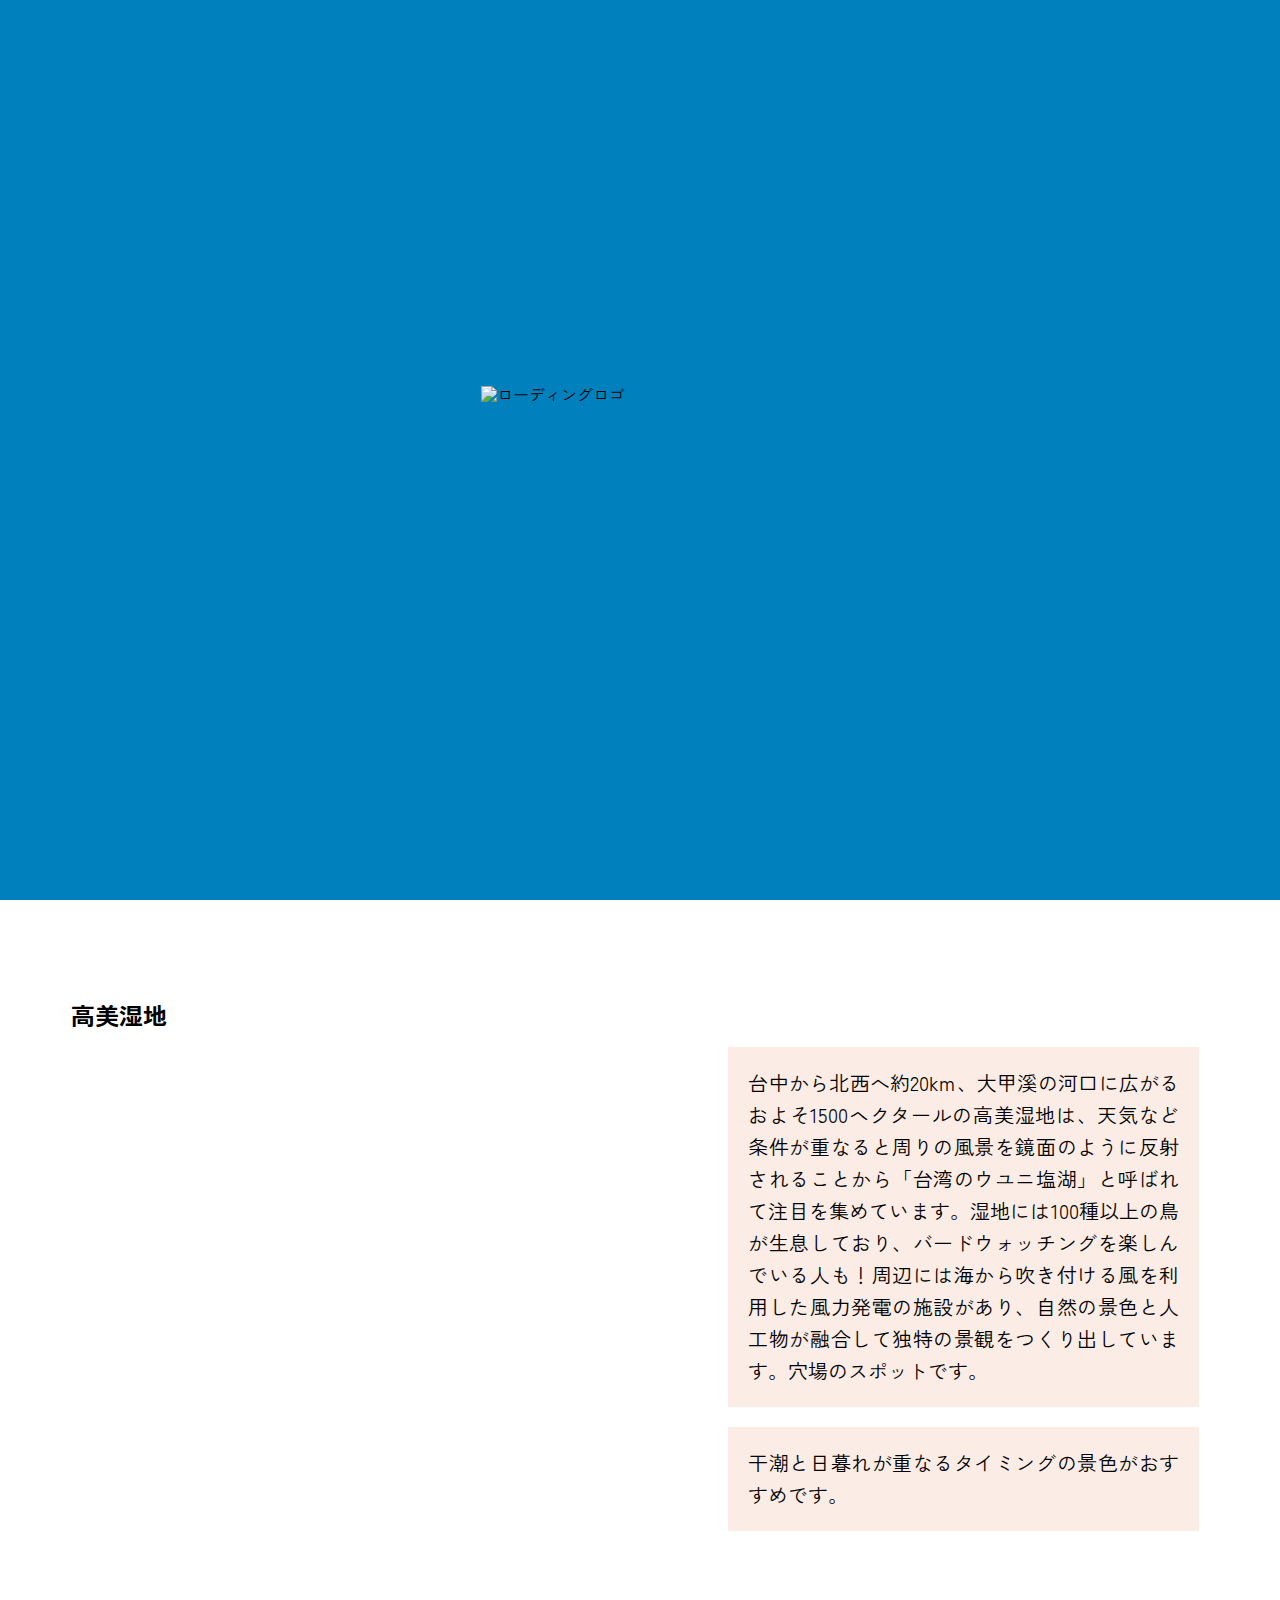
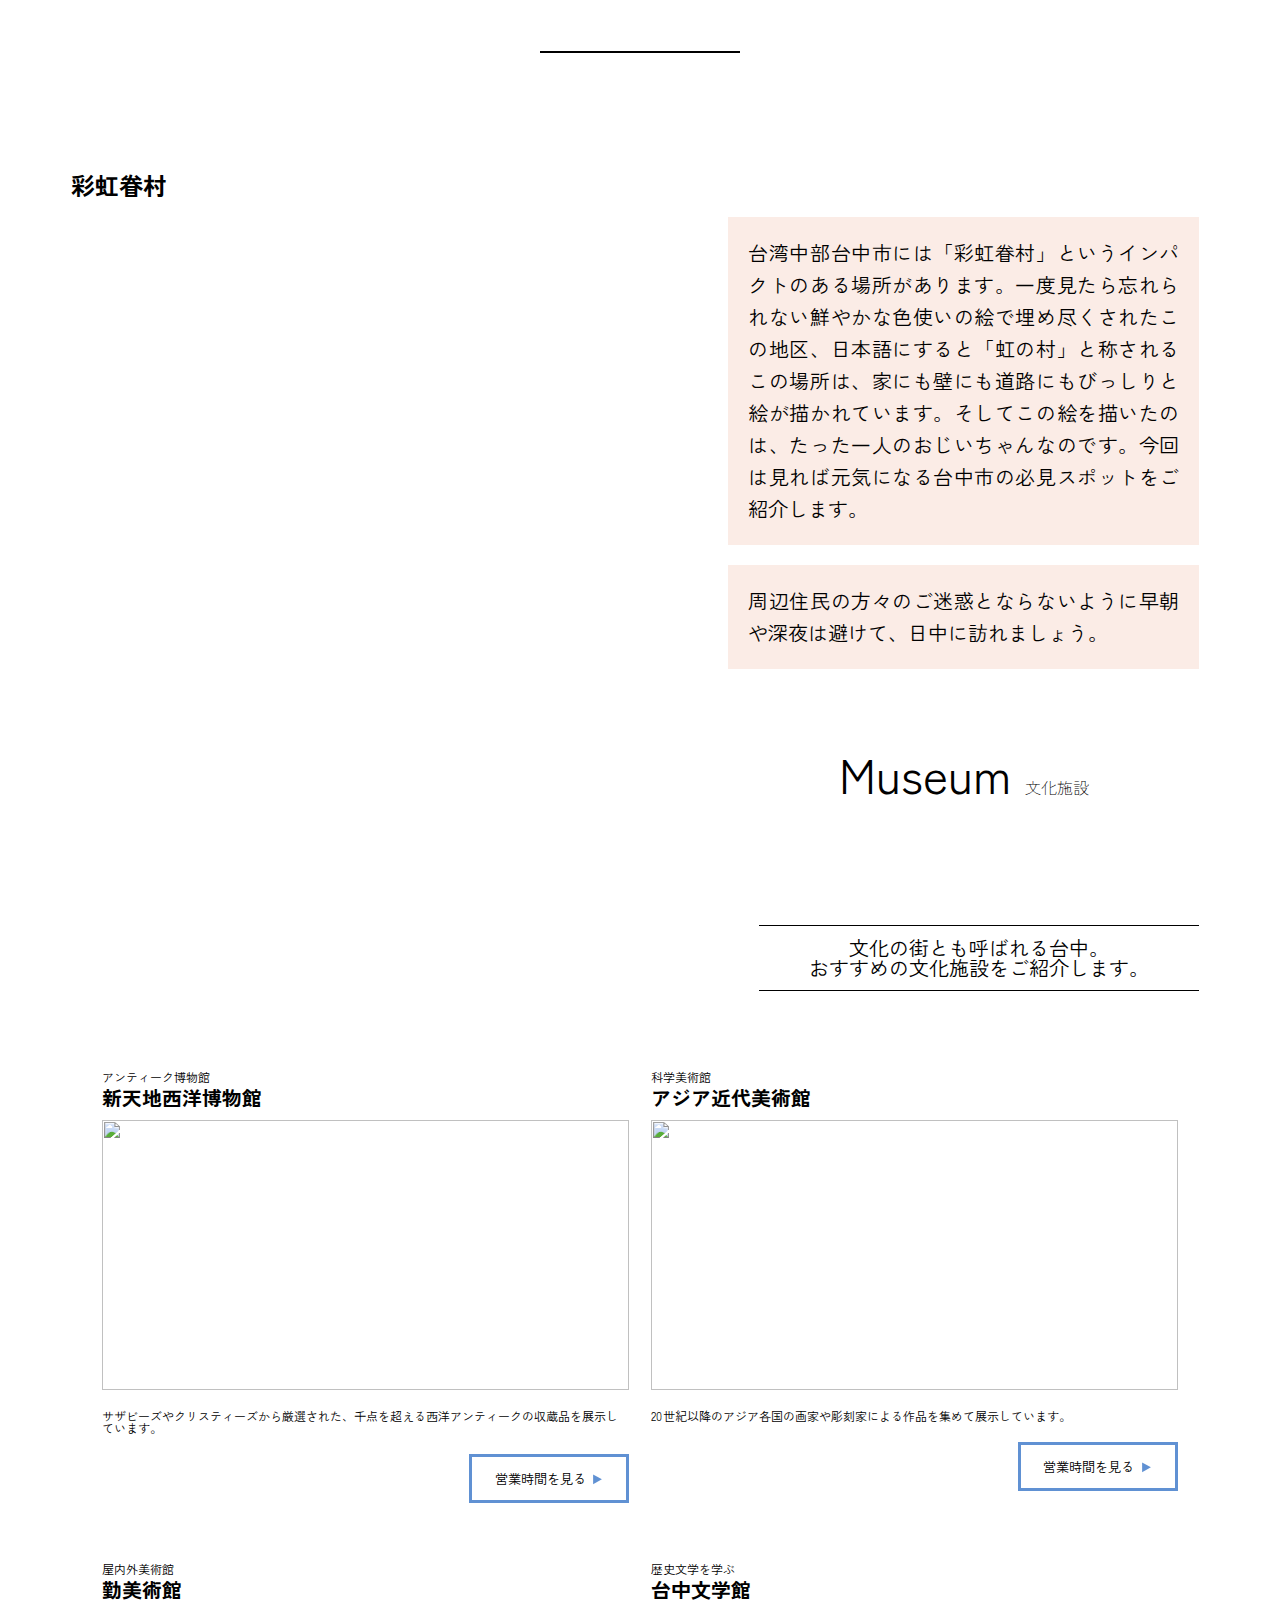
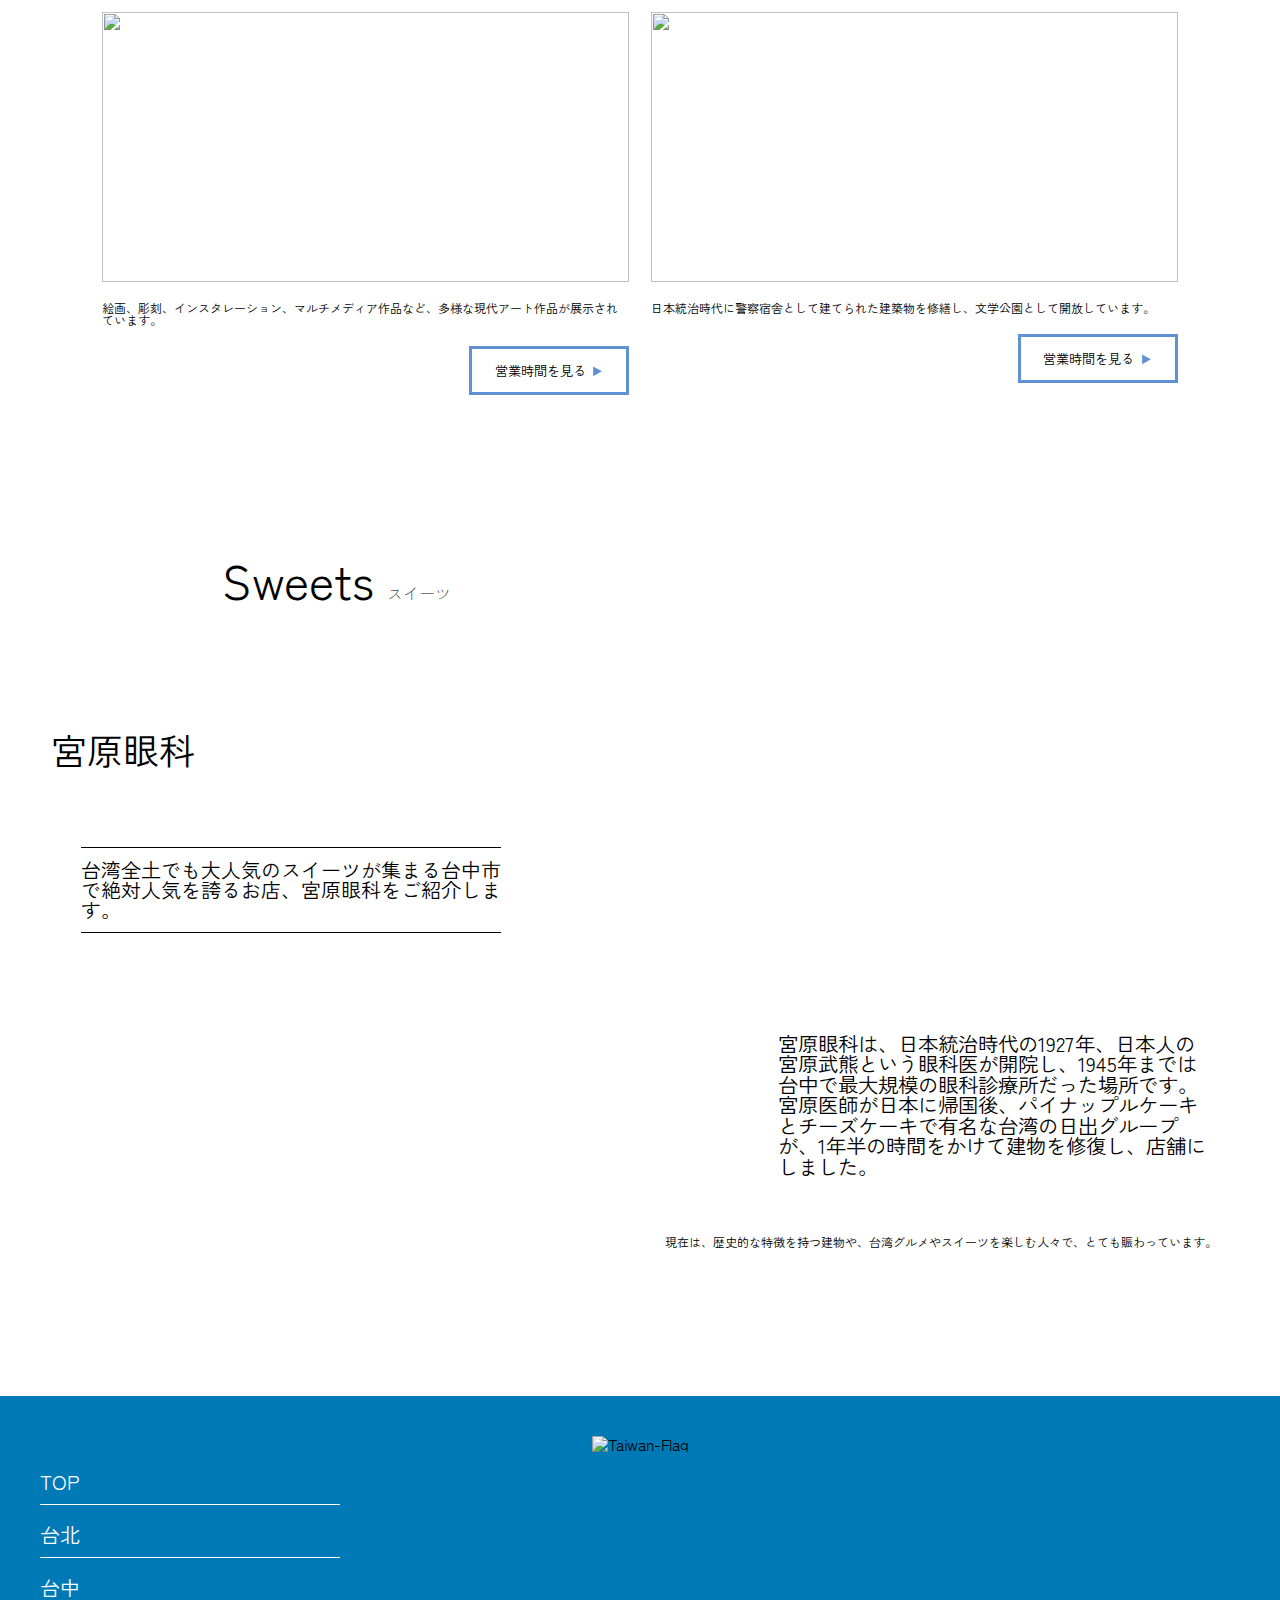
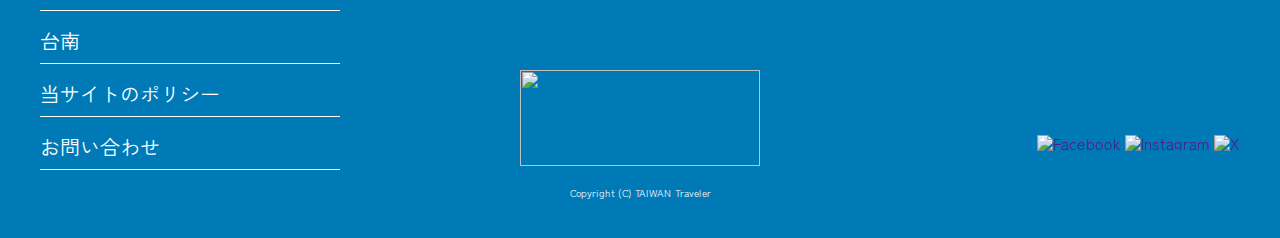
==== site-taiwan/taichung/index.html @ a1969c85 "Add files via upload" ====
<!DOCTYPE html>
<html lang="ja">

<head>
  <meta charset="UTF-8">
  <meta name="viewport" content="width=device-width, initial-scale=1.0">
  <link rel="preconnect" href="https://fonts.googleapis.com">
  <link rel="preconnect" href="https://fonts.gstatic.com" crossorigin>
  <link href="https://fonts.googleapis.com/css2?family=Zen+Kaku+Gothic+New&display=swap" rel="stylesheet">
  <link rel="stylesheet" href="../common/css/reset.css">
  <link rel="stylesheet" href="../common/css/common.css">
  <link rel="stylesheet" href="css/taichung.css">
  <title>台中 &#124; 台湾</title>
</head>

<body>
  <div class="loading active" id="loading">
    <img src="../common/image/logo.svg" alt="ローディングロゴ" class="loadingImg">
  </div>
  <header>
    <div class="headerFlex">
      <p class="logo"><img src="../common/image/logo.svg" alt="台湾"></p>
      <p class="openBtn"><img src="../common/image/menu-op.png" alt="" id="menu_open"></p>
    </div>
    <nav id="nav" class="slideMenu">
      <div class="navWrapper">
        <div class="headerArea">
          <p class="navLogo"><a href="../index.html"><img src="../common/image/logo.svg" alt="台湾"></a></p>
          <p class="closeBtn"><img src="../common/image/menu-cl.png" alt="" id="menu_close"></p>
        </div>
        <ul>
          <li><a href="../index.html">top</a></li>
          <li><a href="../taipei/index.html">台北</a></li>
          <li><a href="../taichung/index.html">台中</a></li>
          <li><a href="../tainan/index.html">台南</a></li>
        </ul>
      </div>
    </nav>

    <div class="headTaichung">
      <h1><img src="image/tctaichung.svg" alt="台中"></h1>
      <div class="headText">
        <p class="headDes">台湾で2番目の大都市を誇る台中市。台中市は台湾中部の台中盆地にあり、いくつもの河川が台中市の中心地を貫いています。</p>
      </div>
    </div>
  </header>

  <nav class="breadCrumb">
    <ol>
      <li><a href="../index.html">top </a></li>
      <li>台中</li>
    </ol>
  </nav>

  <main>
    <!-- <p>台北 &gt; サイト名</p> -->

    <!-- ↓観光名所セクション↓-->
    <section class="attraction">
      <h2>attraction <span class="head">観光名所</span></h2>


      <!-- 名所1か所目 -->
      <div class="attraction1">
        <p class="attractionPlace">高美湿地</p>
        <div class="attContainer">
          <div class="imgAtt">
            <img src="image/tc-att1.jpg" alt="">
          </div>
          <div class="desAtt">
            <p class="attractionDes">
              台中から北西へ約20km、大甲溪の河口に広がるおよそ1500ヘクタールの高美湿地は、天気など条件が重なると周りの風景を鏡面のように反射されることから「台湾のウユニ塩湖」と呼ばれて注目を集めています。湿地には100種以上の鳥が生息しており、バードウォッチングを楽しんでいる人も！周辺には海から吹き付ける風を利用した風力発電の施設があり、自然の景色と人工物が融合して独特の景観をつくり出しています。穴場のスポットです。
            </p>
          </div>
        </div>
        <div class="attContainer">
          <div class="imgAtt">
            <img src="image/tc-att-sub.jpg" alt="">
          </div>
          <div class="desAtt">
            <p class="attractionDes">
              干潮と日暮れが重なるタイミングの景色がおすすめです。
            </p>
          </div>
        </div>
      </div>
      <p class="border"></p>
      <!-- 名所２か所目 -->
      <div class="attraction2">
        <p class="attractionPlace">彩虹眷村</p>
        <div class="attContainer">
          <div class="imgAtt">
            <img src="image/tc-att2.jpg" alt="">
          </div>
          <div class="desAtt">
            <p class="attractionDes">
              台湾中部台中市には「彩虹眷村」というインパクトのある場所があります。一度見たら忘れられない鮮やかな色使いの絵で埋め尽くされたこの地区、日本語にすると「虹の村」と称されるこの場所は、家にも壁にも道路にもびっしりと絵が描かれています。そしてこの絵を描いたのは、たった一人のおじいちゃんなのです。今回は見れば元気になる台中市の必見スポットをご紹介します。
            </p>
          </div>
        </div>
        <div class="attContainer">
          <div class="imgAtt">
            <img src="image/tc-att2-sub.jpg" alt="">
          </div>
          <div class="desAtt">
            <p class="attractionDes">
              周辺住民の方々のご迷惑とならないように早朝や深夜は避けて、日中に訪れましょう。</p>
          </div>
        </div>
      </div>
    </section>
    <!-- ↑観光名所セクションここまで↑ -->

    <!-- ↓文化施設セクション↓ -->
    <section class="museumAll">
      <div class="titleContainer"></div>
      <h2>Museum <span class="head">文化施設</span></h2>

      <p class="museumPr">文化の街とも呼ばれる台中。<br>
        おすすめの文化施設をご紹介します。</p>
      <div class="museContainer">
        <div class="museum">

          <div class="museumHead">

            <p class="museumTitle">アンティーク博物館</p>
            <p class="museumName">新天地西洋博物館</p>
          </div>
          <img src="image/tc-mus1.jpg" alt="">
          <p class="museumInfo">
            サザビーズやクリスティーズから厳選された、千点を超える西洋アンティークの収蔵品を展示しています。</p>
          <div class="modalRight">
            <button class="modalShow" data-modal="modalCont1">営業時間を見る</button>
          </div>
        </div>


        <div class="museum">
          <div class="museumHead">
            <p class="museumTitle">科学美術館</p>
            <p class="museumName">アジア近代美術館</p>
          </div>
          <img src="image/tc-mus2.jpg" alt="">
          <p class="museumInfo">
            20世紀以降のアジア各国の画家や彫刻家による作品を集めて展示しています。
          </p>
          <div class="modalRight">
            <button class="modalShow" data-modal="modalCont2">営業時間を見る</button>
          </div>
        </div>
      </div>
      <div class="museContainer">
        <div class="museum">
          <div class="museumHead">
            <p class="museumTitle">屋内外美術館</p>
            <p class="museumName">勤美術館</p>
          </div>
          <img src="image/tc-mus3.jpg" alt="">
          <p class="museumInfo">
            絵画、彫刻、インスタレーション、マルチメディア作品など、多様な現代アート作品が展示されています。
          </p>
          <div class="modalRight">
            <button class="modalShow" data-modal="modalCont3">営業時間を見る</button>
          </div>
        </div>
        <div class="museum">
          <div class="museumHead">
            <p class="museumTitle">歴史文学を学ぶ
            </p>
            <p class="museumName">台中文学館</p>
          </div>
          <img src="image/tc-mus4.jpg" alt="">
          <p class="museumInfo">
            日本統治時代に警察宿舎として建てられた建築物を修繕し、文学公園として開放しています。
          </p>
          <div class="modalRight">
            <button class="modalShow" data-modal="modalCont4">営業時間を見る</button>
          </div>
        </div>
      </div>
    </section>
    <!-- ↑文化施設セクション↑ -->

    <!--↓スイーツセクション↓ -->
    <section class="sweetAll">
      <h2>Sweets <span class="head">スイーツ</span></h2>
      <div class="sweetsTitle">
        <p class="sweetsName">宮原眼科</p>
        <p class="sweetsInfo">
          台湾全土でも大人気のスイーツが集まる台中市で絶対人気を誇るお店、宮原眼科をご紹介します。</p>
      </div>
      <div class="sweetsContainer">
        <div class="sweetsContainer1">
          <img src="image/tc-sw1.jpg" alt="">
        </div>
        <div class="sweetsContainer2">
          <p class="sweetsInfo">
            宮原眼科は、日本統治時代の1927年、日本人の宮原武熊という眼科医が開院し、1945年までは台中で最大規模の眼科診療所だった場所です。宮原医師が日本に帰国後、パイナップルケーキとチーズケーキで有名な台湾の日出グループが、1年半の時間をかけて建物を修復し、店舗にしました。
          </p>
        </div>
      </div>
      <div class="sweetsContainer3">
        <div class="swSub">
          <div class="swSub1">
            <img src="image/tc-sw-sub1.jpg" alt="">
          </div>
          <div class="swSub2">
            <img src="image/tc-sw-sub2.jpg" alt="">
          </div>
        </div>
        <div class="swSub3">
          <div class="sweets3Cont1">
            <p class="sweetsInfo">
              現在は、歴史的な特徴を持つ建物や、台湾グルメやスイーツを楽しむ人々で、とても賑わっています。
            </p>
          </div>
          <div class="sweets3Cont2">
            <img src=" image/tc-sw2.jpg" alt="">
          </div>
        </div>
      </div>
    </section>
    <!--↑ スイーツセクションここまで↑ -->
    <!--  modalここから-->
    <div class="modalCont" id="modalCont1">
      <button class="modalClose"></button>
      <p class="modalTitle">新天地西洋博物館</p>
      <div class="modalImg">
        <div class="modalImg1">
          <img src="image/tc-mus1-mod1.jpg" alt="">
        </div>
        <div class="modalImg2">
          <img src="image/tc-mus1-mod2.jpg" alt="">
        </div>
      </div>
      <div class="modalInfo">
        <p> 営業時間：10:00〜18:00<br>
          住所：台中市東区旱渓東路一段456号1階</p>
      </div>
    </div>
    <div class="modalCont" id="modalCont2">
      <button class="modalClose"></button>
      <p class="modalTitle">アジア近代美術館</p>
      <div class="modalImg">
        <div class="modalImg1">
          <img src="image/tc-mus2-mod1.jpg" alt="">
        </div>
        <div class="modalImg2">
          <img src="image/tc-mus2-mod2.jpg" alt="">
        </div>
      </div>
      <div class="modalInfo">
        <p> 営業時間：9:30～17:00<br>
          住所：台中市霧峰區柳豐路500號</p>
      </div>
    </div>
    <div class="modalCont" id="modalCont3">
      <button class="modalClose"></button>
      <p class="modalTitle">勤美術館</p>
      <div class="modalImg">
        <div class="modalImg1">
          <img src="image/tc-mus3-mod1.jpg" alt="">
        </div>
        <div class="modalImg2">
          <img src="image/tc-mus3-mod2.jpg" alt="">
        </div>
      </div>
      <div class="modalInfo">
        <p> 営業時間：09:00〜17:00<br>
          住所：台中市西區館前路71號</p>
      </div>
    </div>
    <div class="modalCont" id="modalCont4">
      <button class="modalClose"></button>
      <p class="modalTitle">台中文学館</p>
      <div class="modalImg">
        <div class="modalImg1">
          <img src="image/tc-mus4-mod1.jpg" alt="">
        </div>
        <div class="modalImg2">
          <img src="image/tc-mus4-mod2.jpg" alt="">
        </div>
      </div>
      <div class="modalInfo">
        <p> 営業時間：09:00〜17:00<br>
          住所：台中市楽群街38号</p>
      </div>
    </div>
    <!-- modalここまで -->
  </main>

  <footer>
    <div class="topBtn"><a href="#">

      </a></div>

    <div class="blueArea">
      <img src="../common/image/flag.png" alt="taiwan-flag" class="taiwanFlag">

      <div class="footerContainer">
        <ul class="pageInfo">
          <li><a href="../index.html" class="capitalBig">top</a></li>
          <li><a href="../taipei/index.html">台北</a></li>
          <li><a href="../taichung/index.html">台中</a></li>
          <li><a href="../tainan/index.html">台南</a></li>
          <li><a href="">当サイトのポリシー</a></li>
          <li><a href="">お問い合わせ</a></li>
        </ul>

        <div class="snsLogo">
          <a href=""><img src="../common/image/footer-fb.png" alt="facebook" class="fb"></a>
          <a href=""><img src="../common/image/footer-insta.png" alt="instagram" class="insta"></a>
          <a href=""><img src="../common/image/footer-x.png" alt="x" class="x"></a>
        </div>
      </div>
      <!-- ↑footerContainerのdiv終了タグ -->

      <img src="../common/image/logo.svg" alt="" class="taiwanLogo">

      <p class="company"><small>copyright &#40;C&#41; <span class="capitalBig">taiwan</span> traveler</small></p>
    </div>
  </footer>

  <script src="../common/js/loading.js"></script>
  <script src="../common/js/modal.js"></script>
  <script src="../common/js/others.js"></script>
  <script src="../common/js/pagetop.js"></script>
  <script src="js/taipei.js"></script>
</body>

</html>
---- site-taiwan/common/css/common.css ----
@charset "utf-8";

/*  各下層ページのHTMLに適用してもらいたい場所

各見出し部（attraction等）を<h2>で記述し、ひらがな部分に
<span class=".headingSmall"></span>
を追記してください。(′・ω・`) 
なお、margin設定等は個々に設定してください。
*/
/* 追記　ローディング画面
下記要素を<body>と<header>の間にコピペしてください。
<div class="loading active" id="loading">
    <img src="../common/image/logo.svg" alt="ローディングロゴ" class="loadingImg">
  </div>
*/

/*  各下層ページのCSSに適用してもらいたいプロパティ（PC用のみ） */

/* 台北ページ */
/* header nav ul li:nth-of-type(2) {
  pointer-events: none;
} */

/* 台中ページ */
/* header nav ul li:nth-of-type(3) {
  pointer-events: none;
} */

/* 台南ページ */
/* header nav ul li:nth-of-type(4) {
  pointer-events: none;
} */



* {
  text-transform: capitalize;
  font-family: "Zen Kaku Gothic New", sans-serif;
}

body {
  overflow-x: hidden;
}

/* SP用ローディング画面 ココカラ */
.loading {
  position: fixed;
  top: 0;
  left: 0;
  width: 100%;
  height: 100%;
  background-color: #0180be;
  display: flex;
  align-items: center;
  justify-content: center;
  opacity: 0;
  visibility: hidden;
  transition: .3s;
  z-index: 100;
}

.loadingImg {
  width: 287px;
  height: 117px;
}

.loading.active {
  opacity: 1;
  visibility: visible;
}

/* ローディングアニメーション */

@keyframes anime {
  0% {
    opacity: 0;
  }

  100% {
    opacity: 1;
  }
}

.loadingImg {
  animation: 3s anime;
}

/* SP用ローディング画面 ココマデ */



/* SP用header部 ココカラ */
header {
  height: 667px;
  width: 100%;
}

.headerFlex {
  display: flex;
  justify-content: space-between;
}

.logo {
  text-align: left;
}

.logo img {
  width: 111px;
  margin: 8px 0 0 8px;
}

.openBtn img,
.closeBtn img {
  width: 48px;
  height: 48px;
  padding: 8px 8px 0 0;
  cursor: pointer;
}

/* SP用header部 ココマデ */


/* SP用nav部 ココカラ */
.slideMenu {
  width: 100%;
  height: 100%;
  background-color: #211e1e;
  color: #fff;
  position: fixed;
  top: 0;
  left: 0;
  transform: translateX(100%);
  transition: .5s;
  margin: 0 auto;
  z-index: 1;
}

.slideMenu.active {
  transform: translateX(0);
}

.navWrapper {
  width: 225px;
  margin: 0 auto;
  text-align: center;
}

.headerArea {
  display: flex;
  justify-content: space-between;
  margin: 8px 0 0 8px;

}

.navLogo {
  pointer-events: none;
}

.navLogo img {
  width: 100px;
}

.slideMenu ul li {
  font-size: 20px;
  font-weight: 700;
  margin-top: 32px;
  text-align: center;
  padding: 0;
}

.slideMenu ul li:first-of-type {
  margin-top: 72px;
}

.slideMenu ul li a {
  text-transform: uppercase;
  color: #fff;
  border-bottom: 1px solid #fff;
}

/* SP用nav部 ココマデ */


/* SP用見出し部ココカラ */

h2 {
  font-size: 24px;
  font-weight: 400;
  text-align: center;
  background-image: url(../../common/image/heading.png);
  background-size: cover;
  background-repeat: no-repeat;
  background-position: left 0 top -10px;
  width: 220px;
  height: 40px;
}

.headingSmall {
  font-size: 12px;
}

/* SP用見出し部ココマデ */

/* SP用パンくずnav部ココカラ */
.breadCrumb {
  margin: 8px 0 0 8px;
}

.breadCrumb ol {
  display: flex;
  flex-wrap: nowrap;
  list-style: none;
  position: relative;
}

.breadCrumb ol li a {
  font-size: 16px;
  color: #000;
  text-decoration: underline;
  text-underline-offset: 3px;
}

.breadCrumb ol li:not(:last-child)::after {
  content: "\03e";
  display: inline;
  margin: 5px;
  text-decoration: none;
}

/* SP用パンくずnav部ココマデ */

/* footer ここから*/
footer {
  text-align: center;
}

.capitalBig {
  text-transform: uppercase;
}

footer .topBtn {
  width: 100%;
  height: 48px;
  display: flex;
  justify-content: flex-end;
  margin-bottom: 20px;
}

.topBtn #top_btn {
  width: 48px;
  height: 48px;
  background-color: rgba(122, 122, 122, 0.7);
  border: none;
  border-radius: 50px;
  position: fixed;
  z-index: 50;
  bottom: 20px;
  right: 8px;
  display: none;
}

.topBtn #top_btn::after {
  content: "";
  display: flex;
  width: 15px;
  height: 15px;
  border-top: 6px solid #ffffff;
  border-left: 6px solid #ffffff;
  border-radius: 4px;
  transform: rotate(45deg);
  position: absolute;
  top: 18px;
  left: 12.5px;
}

footer .blueArea {
  width: 100%;
  background: #007ab7;
  text-align: center;
  padding: 20px 0;
}

.blueArea .taiwanFlag {
  width: 32px;
  height: 24px;
  margin-bottom: 20px;
}

.pageInfo {
  width: 200px;
  margin: 0 auto;
  text-align: left;
}

.pageInfo li {
  border-bottom: 1px solid #fff;
  margin-bottom: 12px;
}

.pageInfo li:last-of-type {
  margin-bottom: 20px;
}

.pageInfo li a {
  color: #fff;
  display: block;
  font-size: 12px;
  padding: 0 0 8px 7.5px;
}

.snsLogo {
  width: 148px;
  height: 38px;
  display: flex;
  flex-wrap: nowrap;
  justify-content: space-between;
  align-items: center;
  margin: 0 auto 20px;
}

.fb {
  width: 38px;
  height: 38px;
}

.insta {
  width: 32px;
  height: 32px;
}

.x {
  width: 30px;
  height: 30px;
}

.blueArea .taiwanLogo {
  display: none;
}

.company {
  text-align: center;
  color: #fff;
  font-size: 12px;
}

/* ↓PC　画面が768px以上の時↓ */
@media screen and (min-width:768px) {

  /* PC用ローディング画面 ココカラ */
  .loadingImg {
    width: 318px;
    height: 128px;
  }

  /* PC用ローディング画面 ココマデ */



  /* PC用header部 ココカラ */
  header {
    height: 768px;
  }

  .headerArea {
    height: 70px;
    margin: 20px 0 0 20px;
  }

  .logo img {
    display: none;
  }

  .openBtn,
  .closeBtn {
    display: none;
  }

  /* PC用header部 ココマデ */


  /* PC用nav部 ココカラ */
  .slideMenu {
    display: block;
    background-color: rgba(0, 0, 0, 0);
    color: #fff;
    margin: 0 auto;
    position: static;
    height: 76px;
    transform: translateX(0);
  }

  .navWrapper {
    display: flex;
    width: 100%;
    max-width: 1200px;
    justify-content: space-between;
  }

  .navLogo {
    pointer-events: inherit;
  }

  .navLogo img {
    width: 140px;
    height: 56px;
  }

  .slideMenu ul {
    display: flex;
    justify-content: space-between;
  }

  .slideMenu ul li:first-of-type {
    margin-top: 36px;
  }

  .slideMenu ul li {
    margin-top: 36px;
    margin-right: 40px;
  }

  .slideMenu ul li:last-of-type {
    margin-right: 0;
    padding-right: 20px;
  }

  .slideMenu ul li a:hover {
    text-decoration: underline;
  }

  .slideMenu ul li a {
    text-transform: inherit;
    border: 0;
  }

  /* PC用nav部 ココマデ */


  /* PC用見出し部ココカラ */
  h2 {
    font-size: 48px;
    width: 530px;
    height: 96px;
    background-position: left 0 top -25px;
  }

  .headingSmall {
    font-size: 24px;
  }

  /* PC用見出し部ココマデ */

  /* PC用パンくずnav部ココカラ */
  .breadCrumb {
    width: 97%;
    max-width: 1200px;
    margin: 20px auto 0;
  }

  .breadCrumb ol {
    font-size: 20px;
  }

  .breadCrumb ol li a {
    font-size: 20px;
    text-underline-offset: 4px;
    text-decoration-thickness: 1px;
  }

  .breadCrumb ol li :hover {
    color: #007ab7;
  }

  /* PC用パンくずnav部ココマデ */


  /* ↓PC footer ここから↓ */
  footer {
    text-align: center;
  }

  footer .topBtn {
    margin-bottom: 60px;
  }

  .topBtn #top_btn {
    width: 100px;
    height: 100px;
    bottom: 150px;
    right: 40px;
  }

  .topBtn #top_btn::after {
    width: 30px;
    height: 30px;
    border-top: 10px solid #ffffff;
    border-left: 10px solid #ffffff;
    border-radius: 10px;
    transform: rotate(45deg);
    position: absolute;
    top: 35px;
    left: 27px;
  }

  footer .blueArea {
    width: 100%;
    background: #007ab7;
    text-align: center;
    padding: 40px 0;
  }

  .topBtn #top_btn:hover {
    transform: translateY(-12px);
    transition: all 300ms ease;
  }

  .blueArea .taiwanFlag {
    width: 64px;
    height: 48px;
  }

  .footerContainer {
    display: flex;
    flex-wrap: nowrap;
    margin: 0 20px 0;
    justify-content: space-between;
  }

  .pageInfo {
    width: 33%;
    max-width: 300px;
    margin: 0;
  }

  .pageInfo li {
    border-bottom: 1px solid #fff;
    margin-bottom: 20px;
  }

  .pageInfo li:last-of-type {
    margin-bottom: 0px;
  }

  .pageInfo li a {
    font-size: 20px;
    padding: 0 0 12px 0px;
  }

  .pageInfo li:hover {
    transform: translateX(13px);
    transition: all 200ms ease-out;
  }

  .snsLogo {
    width: 33%;
    max-width: 203px;
    height: 55px;
    margin: 0px;
    align-self: flex-end;
    right: 0px;
  }

  .fb {
    width: 55px;
    height: 55px;
  }

  .insta {
    width: 45px;
    height: 45px;
  }

  .x {
    width: 43px;
    height: 43px;
  }

  .snsLogo a:hover {
    transform: scale(0.8);
  }

  .blueArea .taiwanLogo {
    display: inline-block;
    width: 240px;
    height: 96px;
    margin: -192px 0 20px 0;
  }

  .company {
    font-size: 12px;
  }
}

/* ↓固定幅　1200px以上↓*/
@media screen and (min-width:1200px) {

  /* 固定幅のfooter */
  .footerContainer {
    width: 1200px;
    margin: 0 auto;
  }
}
---- site-taiwan/taichung/css/taichung.css ----
@charset "utf-8";

/* header */
header {
  background-image: url("../image/tc-top.jpg");
  background-size: cover;
  background-repeat: no-repeat;
  background-position: center top;
  height: 667px;
  text-align: center;
  position: relative;
}

h1 {
  width: 53%;
  height: 55%;
  margin: 64px auto 0;
}

.headDes {
  color: #fff;
  font-size: 12px;
  font-weight: bold;
  line-height: 1.6;
  letter-spacing: 0.2em;
  width: 65%;
  text-align: left;
  position: absolute;
  bottom: 8px;
  right: 8px;
}

/* header ここまで*/
main {
  width: 89%;
  font-size: 12px;
  box-sizing: border-box;
  margin: 0 auto;
}

main img {
  display: block;
  margin: auto;
  width: 100%;
}


h2 {
  margin: 0 auto;
}

.head {
  font-size: 16px;
  font-weight: lighter;
}



.attraction {
  margin-top: 64px;

}


.attraction1 {
  margin-top: 40px;
}

.attractionPlace {
  font-size: 24px;
  font-weight: bold;
  margin-bottom: 20px;
}

.attractionDes {
  background-color: rgba(237, 161, 132, 0.2);
  margin: 40px 20px;
  padding: 20px 16px;
  font-size: clamp(12px, 1.6vw, 20px);
}


.border {

  margin: 40px auto 60px;
  border-bottom: 2px solid #000;
  width: 200px;
}

.museumAll {
  margin-top: 60px;
}

.museum {
  margin-bottom: 40px;
}

.museumPr {
  font-size: 12px;
  margin: 75px 35px;
  width: 225px;
  margin: 40px auto;
  border-top: 1px solid #000;
  border-bottom: 1px solid #000;
  padding-top: 12px;
  padding-bottom: 12px;
}

.museumHead {
  text-align: left;
  margin-bottom: 12px;
}

.museumName {
  font-size: 20px;
  font-weight: bold;
  padding-top: 5px;
}

.museumInfo {
  margin-top: 12px;
  margin-bottom: 12px;
}

.modalRight {
  display: flex;
  align-items: flex-start;
  justify-content: flex-end;
}

.modalShow {
  text-align: center;
  width: 160px;
  padding: 12px;
  border: solid 3px #6091d3;
  margin-left: auto;
  background-color: transparent;
}

.modalShow::after {
  content: "";
  margin-left: 0.5em;
  display: inline-block;
  border-style: solid;
  border-width: 0.5em 0 0.5em 0.865em;
  border-color: transparent transparent transparent #6091d3;
  transform: translateY(0.1em) scale(0.8);
}

/* sp_modal */
.modalCont {
  width: 100vw;
  height: 100vh;
  background-color: #6091d3;
  display: none;
  position: fixed;
  top: 0;
  left: 0;
  z-index: 100;
  overflow: auto;

}

.modalTitle {
  font-size: 24px;
  font-weight: bold;
  color: #fff;
  padding-top: 80px;
  padding-bottom: 20px;
  text-align: left;
  padding-left: 40px;
}

.modalImg {
  display: flex;
  justify-content: space-around;
  margin-bottom: 20px;
  padding-left: 40px;
  padding-right: 40px;

}

.modalImg1 {
  flex-basis: 48%;
}

.modalImg2 {
  flex-basis: 48%;
}

.modal img {
  object-fit: cover;
}

.modalInfo {
  padding-left: 40px;
  padding-bottom: 80px;
}

.modalInfo p {
  color: #fff;
  text-align: left;

}

.modalClose {
  width: 28px;
  height: 28px;
  background: none;
  border: none;
  position: relative;
  margin: 8px 8px 0 0;
}

.modalClose::before {
  content: "";
  display: inline-block;
  position: absolute;
  width: 32px;
  top: 10px;
  right: -2px;
  border-bottom: 7px solid #000;
  transform: rotate(45deg);
}

.modalClose::after {
  content: "";
  display: inline-block;
  position: absolute;
  width: 32px;
  top: 10px;
  right: -2px;
  border-bottom: 7px solid #000;
  transform: rotate(-45deg);
}

/*  modal終了*/

/* セクション３ */
.sweetsName {
  font-size: 24px;
}

.sweetsInfo {
  margin-top: 20px;
  margin-bottom: 20px;
  text-align: left;
}

.swSub {
  width: 100%;
  display: flex;
}

.swSub1 {
  padding-right: 5px;
}

.swSub2 {
  padding-left: 5px;
}

/* ↓PC　画面が768px以上の時↓ */
@media screen and (min-width:768px) {
  .logo img {
    display: none;
  }

  nav ul li:nth-of-type(3) {
    pointer-events: none;
  }

  main {
    width: 92%;
    margin: 0 auto;
  }

  h2 {
    margin: 120px auto 80px 20px;
  }

  .attractionPlace {
    text-align: left;
    margin-left: 20px;
  }

  .attContainer {
    display: flex;
    justify-content: space-around;
    margin-bottom: 20px;
  }

  .imgAtt {
    flex-basis: 50%;
  }

  .desAtt {
    flex-basis: 40%;
    display: flex;
    justify-content: center;
    align-items: center;
  }

  .attractionDes {
    font-size: 20px;
    line-height: 1.6;
    text-align: justify;
    padding: 20px;
    margin: auto;
  }

  .border {
    margin-top: 120px;
    margin-bottom: 120px;
  }

  .museumAll h2 {
    margin: 80px 0 80px auto;
  }

  .titleContainer {
    width: 50%;
  }

  .museumPr {
    margin: 80px 30px 80px auto;
    font-size: 20px;
    width: 440px;
    text-align: center;
  }

  .museContainer {
    display: flex;
    justify-content: space-around;
    margin-bottom: 20px;
    padding-left: 40px;
    padding-right: 40px;
  }

  .museum {
    width: 48%;
  }

  .museum img {
    width: 100%;
    height: 270px;
    object-fit: cover;
  }

  .museumInfo {
    margin-top: 20px;
    margin-bottom: 20px;
    text-align: left;
  }

  /* pc_modal */
  .modalCont img {
    object-fit: cover;
  }

  /* pc_modal_end */

  .sweetsTitle {
    width: 48%;
    margin: 80px auto 60px 0;
    position: relative;
  }

  .sweetsTitle p {
    margin: 0 auto 40px;
  }

  .sweetsTitle p:nth-child(1) {
    font-size: 36px;
  }

  .sweetsTitle p:nth-child(2) {
    border-top: 1px solid #000;
    border-bottom: 1px solid #000;
    padding-top: 12px;
    padding-bottom: 12px;
    width: 420px;
    font-size: 20px;
    margin: 80px auto 80px 30px;
  }

  .sweetsContainer {
    display: flex;
    /* justify-content: space-around; */
    justify-content: space-between;
    margin-bottom: 20px;
  }

  .sweetsContainer1 {
    /* flex-basis: 48%; */
    width: 50vw;
  }

  .sweetsContainer2 {
    flex-basis: 40%;
    display: flex;
    justify-content: center;
    align-items: center;
  }

  .sweetsContainer2 p {
    font-size: 1.6vw;
    padding: 20px;
    margin: auto;
  }

  .sweetsContainer3 {
    display: flex;
    justify-content: space-around;
    margin-bottom: 20px;

  }

  .swSub {
    display: flex;
    justify-content: space-around;
    width: 50vw;
    padding: 10px;
  }

  .swSub1 {
    width: 23vw;
  }

  .swSub2 {
    width: 23vw;
  }

  .swSub3 {
    flex-basis: 50%;
    display: flex;
    flex-direction: column-reverse
  }


}
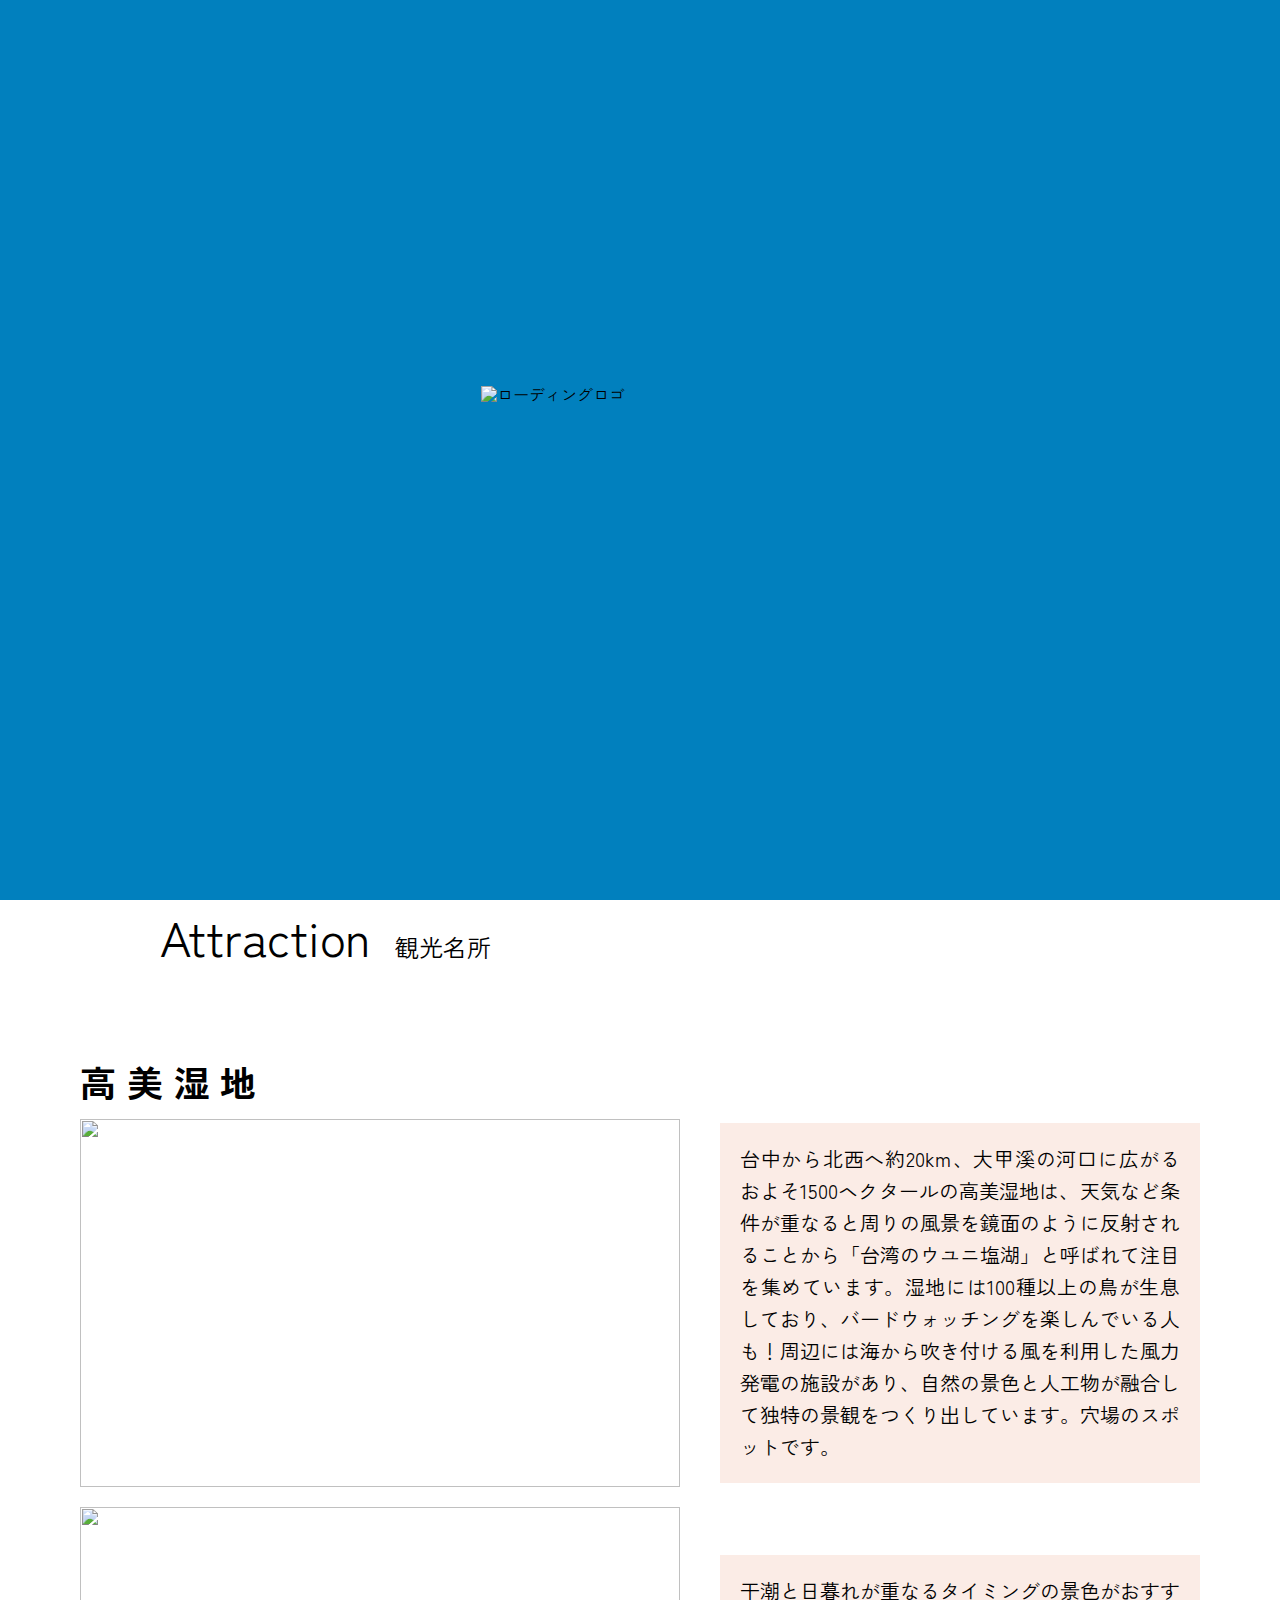
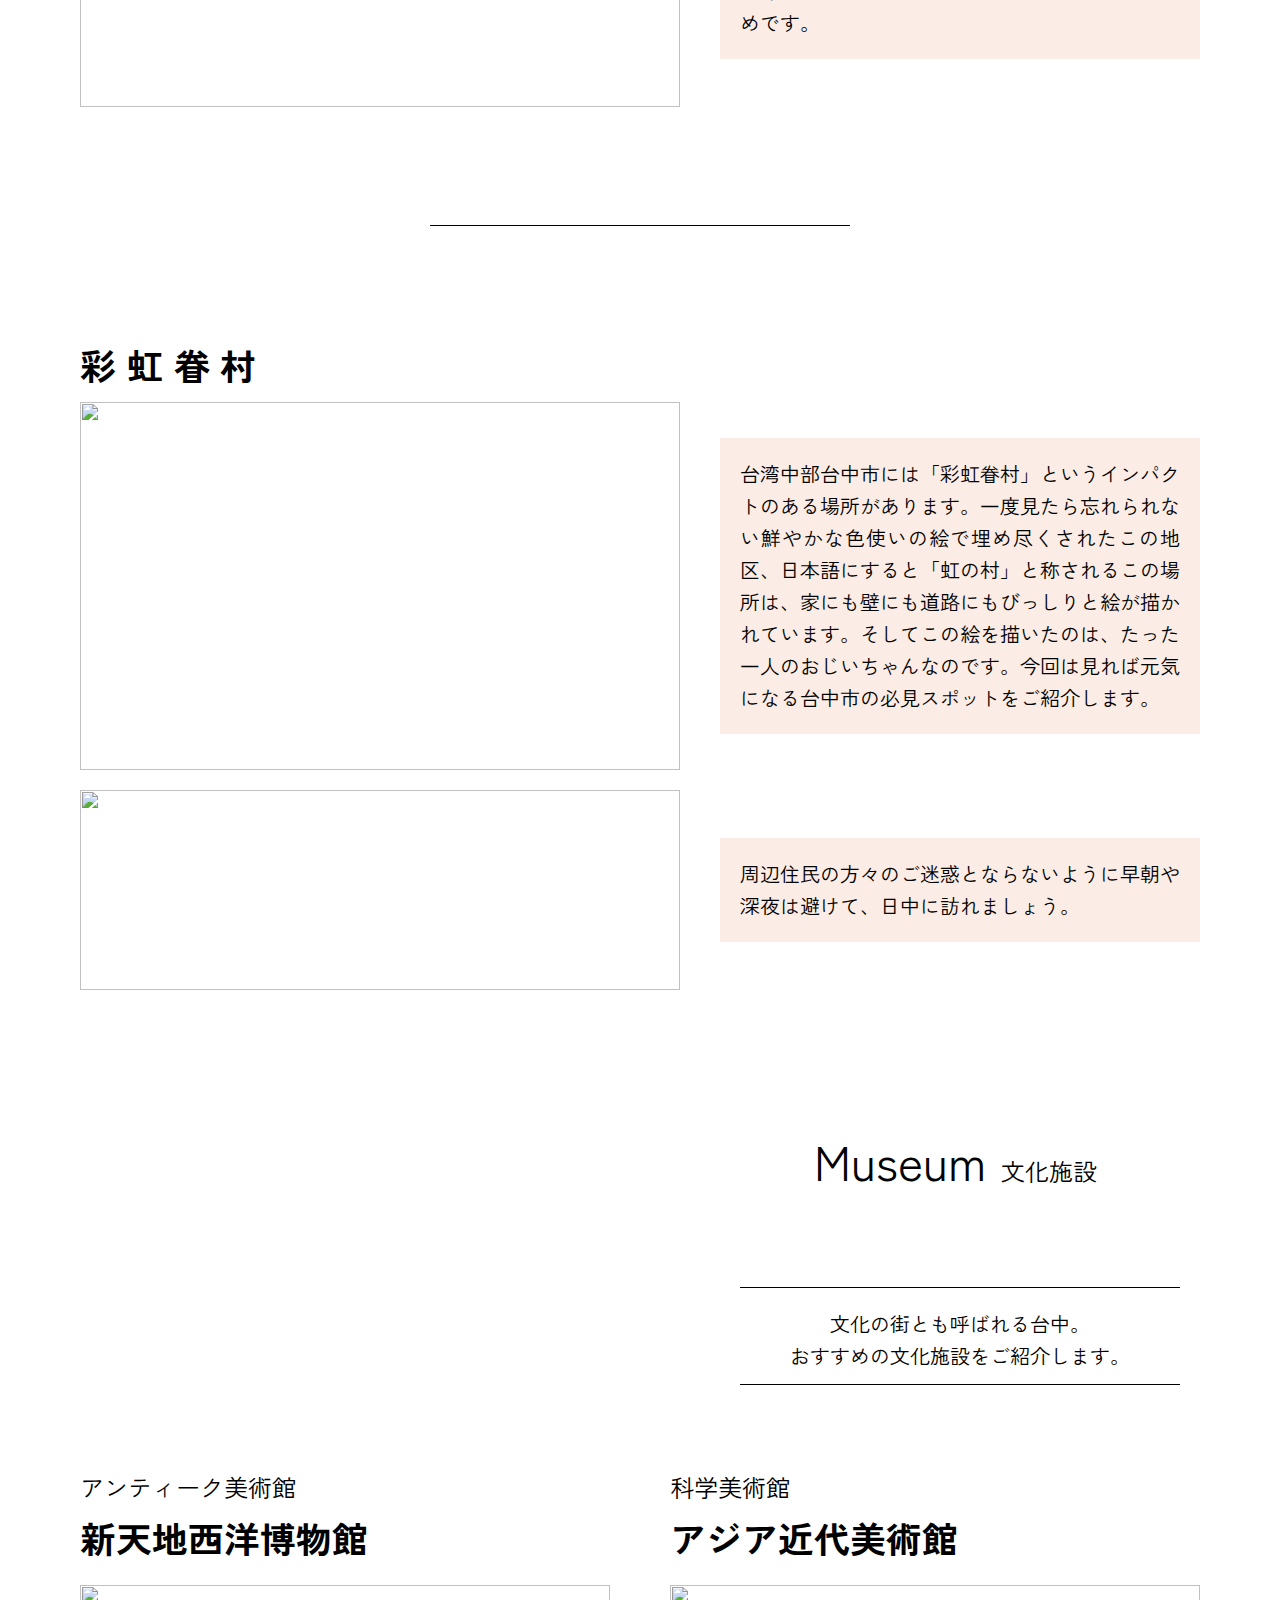
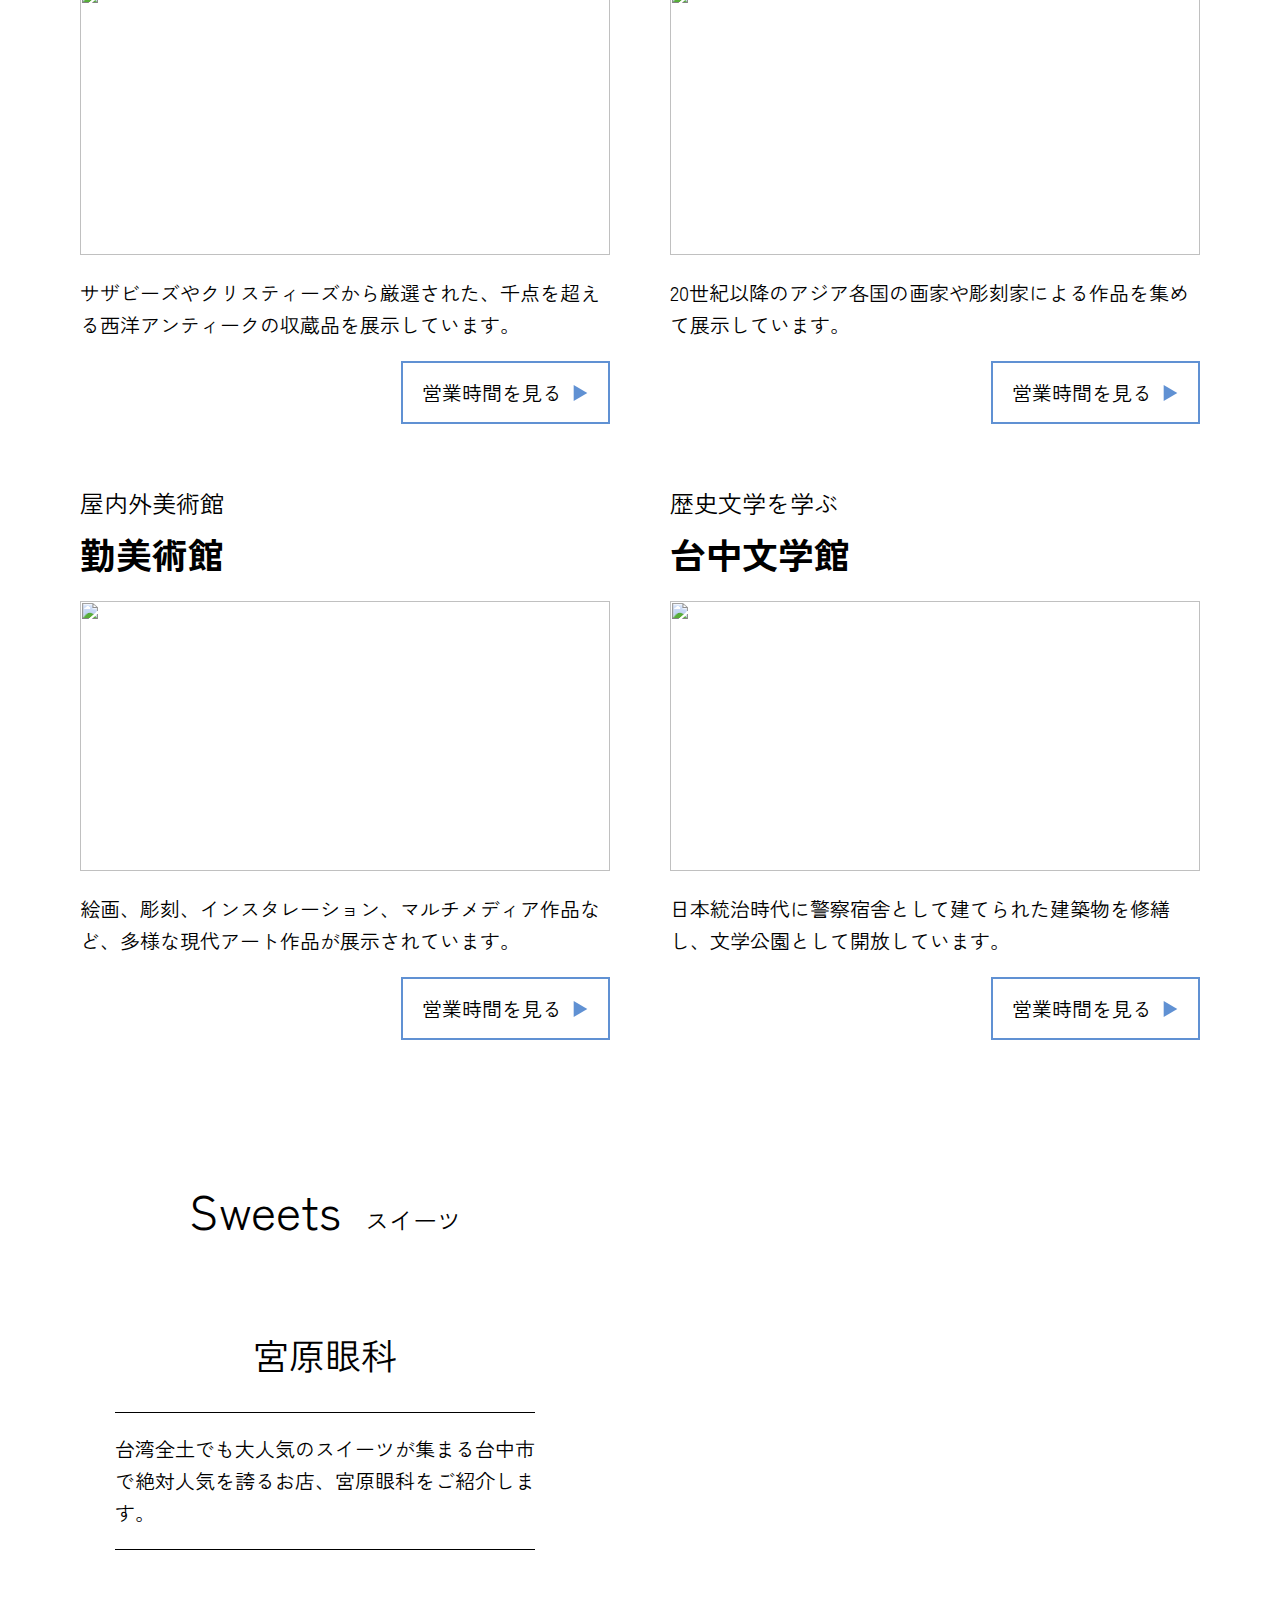
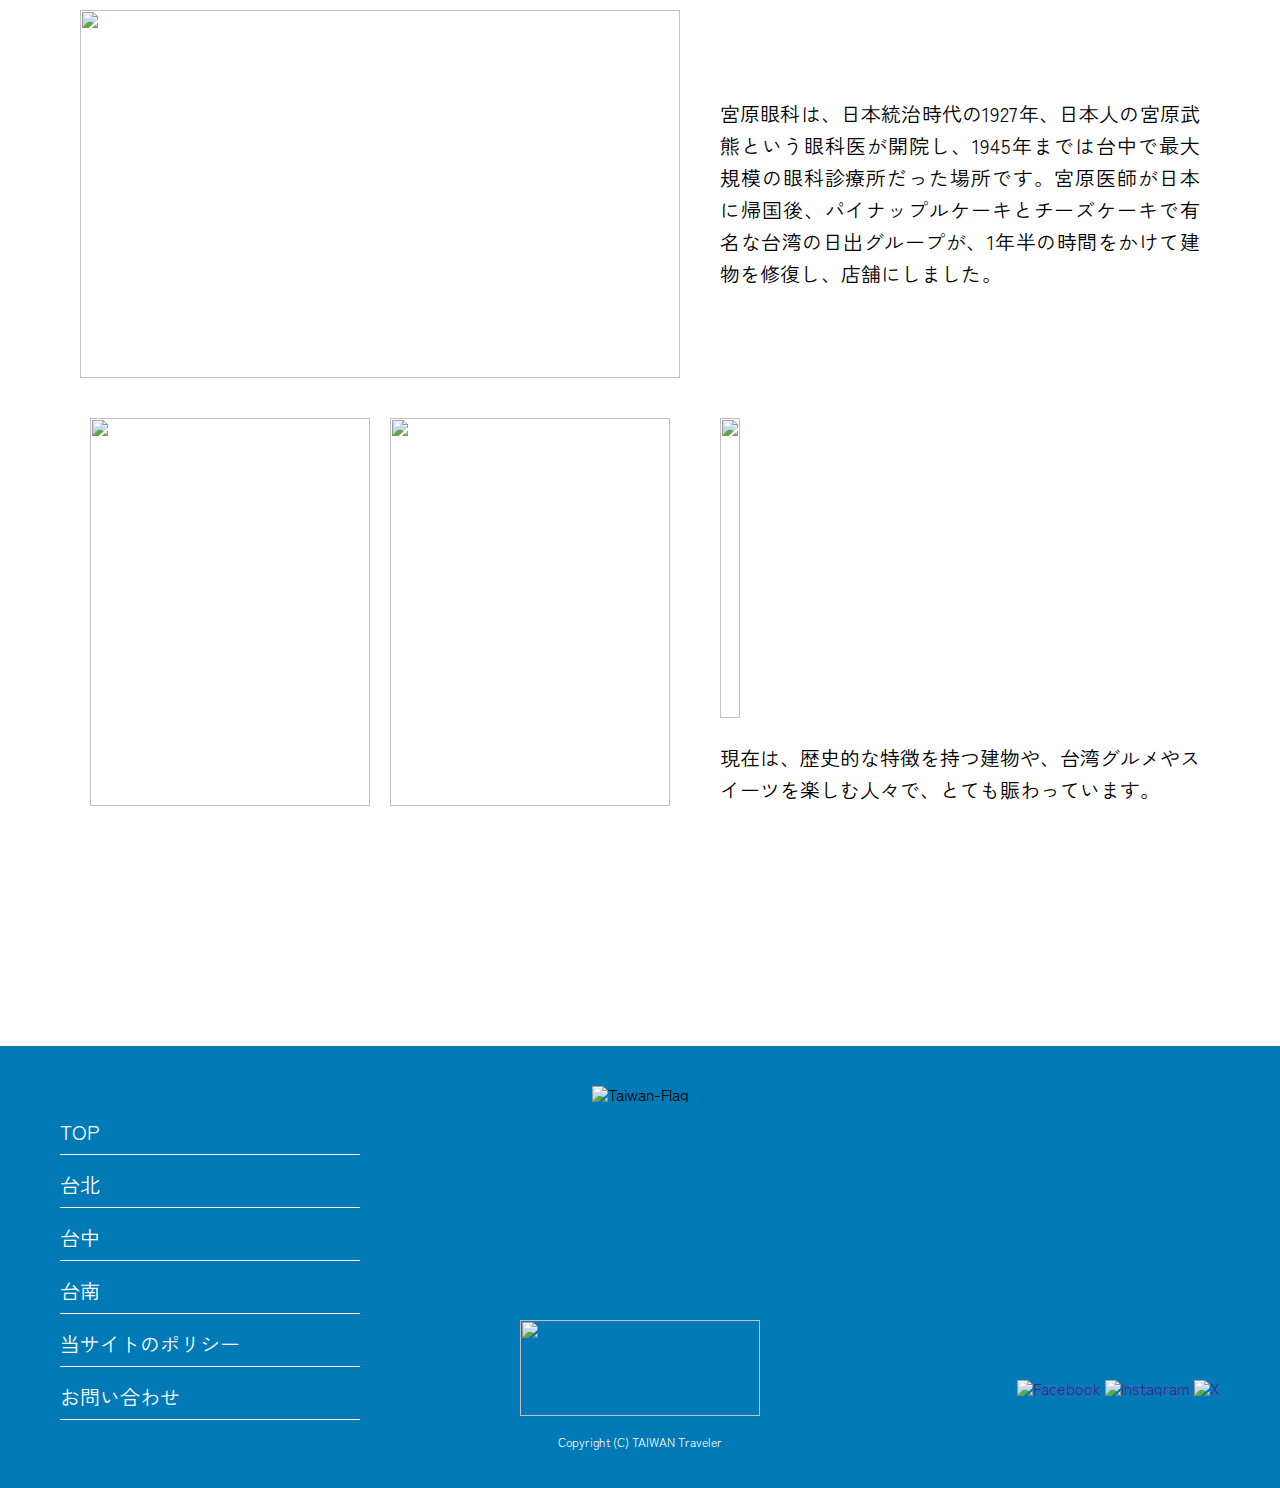
==== commit 643bc769: "Add files via upload" ====
--- a/site-taiwan/taichung/index.html
+++ b/site-taiwan/taichung/index.html
@@ -14,18 +14,26 @@
 </head>
 
 <body>
+
+  <!-- ↓↓ Loading ↓↓ -->
   <div class="loading active" id="loading">
     <img src="../common/image/logo.svg" alt="ローディングロゴ" class="loadingImg">
   </div>
+  <!-- ↑↑ Loading ↑↑ -->
+
+  <!-- ↓↓ header ↓↓ -->
   <header>
     <div class="headerFlex">
       <p class="logo"><img src="../common/image/logo.svg" alt="台湾"></p>
       <p class="openBtn"><img src="../common/image/menu-op.png" alt="" id="menu_open"></p>
     </div>
+
+    <!-- ↓↓ menu bar ↓↓ -->
     <nav id="nav" class="slideMenu">
       <div class="navWrapper">
         <div class="headerArea">
-          <p class="navLogo"><a href="../index.html"><img src="../common/image/logo.svg" alt="台湾"></a></p>
+          <p class="navLogo"><a href="../index.html"><img src="../common/image/logo.svg" alt="台湾" class="svgHover"></a>
+          </p>
           <p class="closeBtn"><img src="../common/image/menu-cl.png" alt="" id="menu_close"></p>
         </div>
         <ul>
@@ -36,111 +44,126 @@
         </ul>
       </div>
     </nav>
-
-    <div class="headTaichung">
-      <h1><img src="image/tctaichung.svg" alt="台中"></h1>
-      <div class="headText">
-        <p class="headDes">台湾で2番目の大都市を誇る台中市。台中市は台湾中部の台中盆地にあり、いくつもの河川が台中市の中心地を貫いています。</p>
-      </div>
+    <!-- ↑↑ menu bar ↑↑ -->
+
+    <div class="taichungInfo">
+      <h1><img src="image/tc-logo.svg" alt="台中"></h1>
+      <p class="headDes">
+        台湾で2番目の大都市を誇る台中市。台中市は台湾中部の台中盆地にあり、いくつもの河川が台中市の中心地を貫いています。
+      </p>
     </div>
   </header>
-
-  <nav class="breadCrumb">
-    <ol>
-      <li><a href="../index.html">top </a></li>
-      <li>台中</li>
-    </ol>
-  </nav>
+  <!-- ↑↑ header ↑↑ -->
+
+
+  <!-- ↓↓ パンくず ↓↓ -->
+  <div class="bcWidth">
+    <nav class="breadCrumb">
+      <a href="../index.html">top</a><span class="rightAngleBracket">&gt;</span>台中
+    </nav>
+  </div>
+  <!-- ↑↑ パンくず ↑↑ -->
 
   <main>
-    <!-- <p>台北 &gt; サイト名</p> -->
 
     <!-- ↓観光名所セクション↓-->
     <section class="attraction">
-      <h2>attraction <span class="head">観光名所</span></h2>
-
-
-      <!-- 名所1か所目 -->
+      <h2>attraction<span class="headingSmall">観光名所</span></h2>
+
+      <!-- ↓↓ 名所1か所目 ↓↓ -->
       <div class="attraction1">
         <p class="attractionPlace">高美湿地</p>
-        <div class="attContainer">
+        <div class="attContainer1">
           <div class="imgAtt">
-            <img src="image/tc-att1.jpg" alt="">
+            <img src="image/tc-att1.jpg" alt="" class="attSub01">
           </div>
           <div class="desAtt">
-            <p class="attractionDes">
+            <p class="attractionDes1">
               台中から北西へ約20km、大甲溪の河口に広がるおよそ1500ヘクタールの高美湿地は、天気など条件が重なると周りの風景を鏡面のように反射されることから「台湾のウユニ塩湖」と呼ばれて注目を集めています。湿地には100種以上の鳥が生息しており、バードウォッチングを楽しんでいる人も！周辺には海から吹き付ける風を利用した風力発電の施設があり、自然の景色と人工物が融合して独特の景観をつくり出しています。穴場のスポットです。
             </p>
           </div>
         </div>
-        <div class="attContainer">
+
+        <div class="attContainer2">
           <div class="imgAtt">
-            <img src="image/tc-att-sub.jpg" alt="">
+            <img src="image/tc-att-sub.jpg" alt="" class="attSub02">
           </div>
           <div class="desAtt">
-            <p class="attractionDes">
+            <p class="attractionDes2">
               干潮と日暮れが重なるタイミングの景色がおすすめです。
             </p>
           </div>
         </div>
       </div>
       <p class="border"></p>
-      <!-- 名所２か所目 -->
+      <!-- ↑↑ 名所１か所目 ↑↑ -->
+
+
+      <!-- ↓↓ 名所２か所目 ↓↓ -->
       <div class="attraction2">
         <p class="attractionPlace">彩虹眷村</p>
-        <div class="attContainer">
+        <div class="attContainer1">
           <div class="imgAtt">
-            <img src="image/tc-att2.jpg" alt="">
+            <img src="image/tc-att2.jpg" alt="" class="attSub03">
           </div>
           <div class="desAtt">
-            <p class="attractionDes">
+            <p class="attractionDes3">
               台湾中部台中市には「彩虹眷村」というインパクトのある場所があります。一度見たら忘れられない鮮やかな色使いの絵で埋め尽くされたこの地区、日本語にすると「虹の村」と称されるこの場所は、家にも壁にも道路にもびっしりと絵が描かれています。そしてこの絵を描いたのは、たった一人のおじいちゃんなのです。今回は見れば元気になる台中市の必見スポットをご紹介します。
             </p>
           </div>
         </div>
-        <div class="attContainer">
+
+        <div class="attContainer2">
           <div class="imgAtt">
-            <img src="image/tc-att2-sub.jpg" alt="">
+            <img src="image/tc-att2-sub.jpg" alt="" class="attSub04">
           </div>
           <div class="desAtt">
-            <p class="attractionDes">
+            <p class="attractionDes4">
               周辺住民の方々のご迷惑とならないように早朝や深夜は避けて、日中に訪れましょう。</p>
           </div>
         </div>
       </div>
+      <!-- ↑↑ 名所２か所目 ↑↑ -->
+
     </section>
-    <!-- ↑観光名所セクションここまで↑ -->
-
-    <!-- ↓文化施設セクション↓ -->
-    <section class="museumAll">
+    <!-- ↑↑ 観光セクション ↑↑ -->
+
+
+    <!-- ↓↓ 文化施設セクション ↓↓ -->
+    <section class="museum">
       <div class="titleContainer"></div>
-      <h2>Museum <span class="head">文化施設</span></h2>
-
-      <p class="museumPr">文化の街とも呼ばれる台中。<br>
-        おすすめの文化施設をご紹介します。</p>
+      <h2>Museum<span class="headingSmall">文化施設</span></h2>
+
+      <p class="museumPr">
+        文化の街とも呼ばれる台中。<br>
+        おすすめの文化施設をご紹介します。
+      </p>
+
       <div class="museContainer">
-        <div class="museum">
-
+
+        <!-- ↓↓ 施設1か所目 ↓↓ -->
+        <div class="museum01">
           <div class="museumHead">
-
-            <p class="museumTitle">アンティーク博物館</p>
+            <p class="museumTitle">アンティーク美術館</p>
             <p class="museumName">新天地西洋博物館</p>
           </div>
-          <img src="image/tc-mus1.jpg" alt="">
+          <img src="image/tc-mus1.jpg" alt="" class="museSub1">
           <p class="museumInfo">
-            サザビーズやクリスティーズから厳選された、千点を超える西洋アンティークの収蔵品を展示しています。</p>
+            サザビーズやクリスティーズから厳選された、千点を超える西洋アンティークの収蔵品を展示しています。
+          </p>
           <div class="modalRight">
             <button class="modalShow" data-modal="modalCont1">営業時間を見る</button>
           </div>
         </div>
-
-
-        <div class="museum">
+        <!-- ↑↑ 施設1か所目 ↑↑ -->
+
+        <!-- ↓↓ 施設2か所目 ↓↓ -->
+        <div class="museum02">
           <div class="museumHead">
             <p class="museumTitle">科学美術館</p>
             <p class="museumName">アジア近代美術館</p>
           </div>
-          <img src="image/tc-mus2.jpg" alt="">
+          <img src="image/tc-mus2.jpg" alt="" class="museSub2">
           <p class="museumInfo">
             20世紀以降のアジア各国の画家や彫刻家による作品を集めて展示しています。
           </p>
@@ -148,14 +171,18 @@
             <button class="modalShow" data-modal="modalCont2">営業時間を見る</button>
           </div>
         </div>
+        <!-- ↑↑ 施設2か所目 ↑↑ -->
+
       </div>
       <div class="museContainer">
-        <div class="museum">
+
+        <!-- ↓↓ 施設3か所目 ↓↓ -->
+        <div class="museum01">
           <div class="museumHead">
             <p class="museumTitle">屋内外美術館</p>
             <p class="museumName">勤美術館</p>
           </div>
-          <img src="image/tc-mus3.jpg" alt="">
+          <img src="image/tc-mus3.jpg" alt="" class="museSub3">
           <p class="museumInfo">
             絵画、彫刻、インスタレーション、マルチメディア作品など、多様な現代アート作品が展示されています。
           </p>
@@ -163,13 +190,16 @@
             <button class="modalShow" data-modal="modalCont3">営業時間を見る</button>
           </div>
         </div>
-        <div class="museum">
+        <!-- ↑↑ 施設3か所目 ↑↑ -->
+
+        <!-- ↓↓ 施設4か所目 ↓↓ -->
+        <div class="museum02">
           <div class="museumHead">
             <p class="museumTitle">歴史文学を学ぶ
             </p>
             <p class="museumName">台中文学館</p>
           </div>
-          <img src="image/tc-mus4.jpg" alt="">
+          <img src="image/tc-mus4.jpg" alt="" class="museSub4">
           <p class="museumInfo">
             日本統治時代に警察宿舎として建てられた建築物を修繕し、文学公園として開放しています。
           </p>
@@ -177,122 +207,137 @@
             <button class="modalShow" data-modal="modalCont4">営業時間を見る</button>
           </div>
         </div>
+        <!-- ↑↑ 施設4か所目 ↑↑ -->
+
       </div>
     </section>
-    <!-- ↑文化施設セクション↑ -->
-
-    <!--↓スイーツセクション↓ -->
-    <section class="sweetAll">
-      <h2>Sweets <span class="head">スイーツ</span></h2>
-      <div class="sweetsTitle">
-        <p class="sweetsName">宮原眼科</p>
-        <p class="sweetsInfo">
-          台湾全土でも大人気のスイーツが集まる台中市で絶対人気を誇るお店、宮原眼科をご紹介します。</p>
-      </div>
+    <!-- ↑↑ 文化施設セクション ↑↑ -->
+
+
+    <!--↓↓ スイーツセクション ↓↓ -->
+    <section class="sweets">
+      <div class="sweetsDes">
+        <h2>Sweets<span class="headingSmall">スイーツ</span></h2>
+        <div class="sweetsTitle">
+          <p class="sweetsName">宮原眼科</p>
+          <p class="sweetsInfo1">
+            台湾全土でも大人気のスイーツが集まる台中市で絶対人気を誇るお店、宮原眼科をご紹介します。</p>
+        </div>
+      </div>
+
       <div class="sweetsContainer">
         <div class="sweetsContainer1">
-          <img src="image/tc-sw1.jpg" alt="">
+          <img src="image/tc-sw1.jpg" alt="" class="swPhoto01">
         </div>
         <div class="sweetsContainer2">
-          <p class="sweetsInfo">
+          <p class="sweetsInfo2">
             宮原眼科は、日本統治時代の1927年、日本人の宮原武熊という眼科医が開院し、1945年までは台中で最大規模の眼科診療所だった場所です。宮原医師が日本に帰国後、パイナップルケーキとチーズケーキで有名な台湾の日出グループが、1年半の時間をかけて建物を修復し、店舗にしました。
           </p>
         </div>
       </div>
+
       <div class="sweetsContainer3">
-        <div class="swSub">
-          <div class="swSub1">
-            <img src="image/tc-sw-sub1.jpg" alt="">
-          </div>
-          <div class="swSub2">
-            <img src="image/tc-sw-sub2.jpg" alt="">
-          </div>
-        </div>
+        <div class="swFlex">
+          <img src="image/tc-sw-sub1.jpg" alt="" class="swSubPhoto01">
+          <img src="image/tc-sw-sub2.jpg" alt="" class="swSubPhoto02">
+        </div>
+
         <div class="swSub3">
           <div class="sweets3Cont1">
-            <p class="sweetsInfo">
+            <p class="sweetsInfo3">
               現在は、歴史的な特徴を持つ建物や、台湾グルメやスイーツを楽しむ人々で、とても賑わっています。
             </p>
           </div>
+
           <div class="sweets3Cont2">
-            <img src=" image/tc-sw2.jpg" alt="">
+            <img src=" image/tc-sw2.jpg" alt="" class="swPhoto02">
           </div>
         </div>
       </div>
     </section>
-    <!--↑ スイーツセクションここまで↑ -->
-    <!--  modalここから-->
+    <!-- ↑↑ スイーツセクション ↑↑ -->
+
+
+    <!-- ↓↓ modal ↓↓ -->
+    <!-- ↓↓ modal1 ↓↓ -->
     <div class="modalCont" id="modalCont1">
       <button class="modalClose"></button>
-      <p class="modalTitle">新天地西洋博物館</p>
-      <div class="modalImg">
-        <div class="modalImg1">
+      <div class="modalInner">
+        <p class="modalTitle">新天地西洋博物館</p>
+        <div class="modalImg">
           <img src="image/tc-mus1-mod1.jpg" alt="">
-        </div>
-        <div class="modalImg2">
           <img src="image/tc-mus1-mod2.jpg" alt="">
         </div>
-      </div>
-      <div class="modalInfo">
-        <p> 営業時間：10:00〜18:00<br>
-          住所：台中市東区旱渓東路一段456号1階</p>
-      </div>
-    </div>
+        <div class="modalInfo">
+          <p> 営業時間：10:00〜18:00<br>
+            住所：台中市東区旱渓東路一段456号1階</p>
+        </div>
+      </div>
+    </div>
+    <!-- ↑↑ modal1 ↑↑ -->
+
+    <!-- ↓↓ modal2 ↓↓ -->
     <div class="modalCont" id="modalCont2">
       <button class="modalClose"></button>
-      <p class="modalTitle">アジア近代美術館</p>
-      <div class="modalImg">
-        <div class="modalImg1">
+      <div class="modalInner">
+        <p class="modalTitle">アジア近代美術館</p>
+        <div class="modalImg">
           <img src="image/tc-mus2-mod1.jpg" alt="">
-        </div>
-        <div class="modalImg2">
           <img src="image/tc-mus2-mod2.jpg" alt="">
         </div>
-      </div>
-      <div class="modalInfo">
-        <p> 営業時間：9:30～17:00<br>
-          住所：台中市霧峰區柳豐路500號</p>
-      </div>
-    </div>
+        <div class="modalInfo">
+          <p> 営業時間：9:30～17:00<br>
+            住所：台中市霧峰區柳豐路500號</p>
+        </div>
+      </div>
+    </div>
+    <!-- ↑↑ modal2 ↑↑ -->
+
+    <!-- ↓↓ modal3 ↓↓ -->
     <div class="modalCont" id="modalCont3">
       <button class="modalClose"></button>
-      <p class="modalTitle">勤美術館</p>
-      <div class="modalImg">
-        <div class="modalImg1">
+      <div class="modalInner">
+        <p class="modalTitle">勤美術館</p>
+        <div class="modalImg">
           <img src="image/tc-mus3-mod1.jpg" alt="">
-        </div>
-        <div class="modalImg2">
           <img src="image/tc-mus3-mod2.jpg" alt="">
         </div>
-      </div>
-      <div class="modalInfo">
-        <p> 営業時間：09:00〜17:00<br>
-          住所：台中市西區館前路71號</p>
-      </div>
-    </div>
+        <div class="modalInfo">
+          <p> 営業時間：09:00〜17:00<br>
+            住所：台中市西區館前路71號</p>
+        </div>
+      </div>
+    </div>
+    <!-- ↑↑ modal3 ↑↑ -->
+
+    <!-- ↓↓ modal4 ↓↓ -->
     <div class="modalCont" id="modalCont4">
       <button class="modalClose"></button>
-      <p class="modalTitle">台中文学館</p>
-      <div class="modalImg">
-        <div class="modalImg1">
+      <div class="modalInner">
+        <p class="modalTitle">台中文学館</p>
+        <div class="modalImg">
           <img src="image/tc-mus4-mod1.jpg" alt="">
-        </div>
-        <div class="modalImg2">
           <img src="image/tc-mus4-mod2.jpg" alt="">
         </div>
-      </div>
-      <div class="modalInfo">
-        <p> 営業時間：09:00〜17:00<br>
-          住所：台中市楽群街38号</p>
-      </div>
-    </div>
-    <!-- modalここまで -->
+        <div class="modalInfo">
+          <p> 営業時間：09:00〜17:00<br>
+            住所：台中市楽群街38号</p>
+        </div>
+      </div>
+    </div>
+    <!-- ↑↑ modal4 ↑↑ -->
+    <!-- ↑↑ modal ↑↑ -->
+
   </main>
 
+  <!-- ↓↓ footer ↓↓ -->
   <footer>
-    <div class="topBtn"><a href="#">
-
-      </a></div>
+
+    <!-- ↓↓ topBtn ↓↓ -->
+    <div class="topBtn">
+      <div id="top_btn"></div>
+    </div>
+    <!-- ↑↑ topBtn ↑↑ -->
 
     <div class="blueArea">
       <img src="../common/image/flag.png" alt="taiwan-flag" class="taiwanFlag">
@@ -313,19 +358,23 @@
           <a href=""><img src="../common/image/footer-x.png" alt="x" class="x"></a>
         </div>
       </div>
-      <!-- ↑footerContainerのdiv終了タグ -->
 
       <img src="../common/image/logo.svg" alt="" class="taiwanLogo">
 
-      <p class="company"><small>copyright &#40;C&#41; <span class="capitalBig">taiwan</span> traveler</small></p>
+      <p class="company">
+        <small>
+          copyright &#40;C&#41; <span class="capitalBig">taiwan</span> traveler
+        </small>
+      </p>
     </div>
   </footer>
-
+  <!-- ↑↑ footer ↑↑ -->
+
+  <script src="js/taichung.js"></script>
   <script src="../common/js/loading.js"></script>
   <script src="../common/js/modal.js"></script>
   <script src="../common/js/others.js"></script>
   <script src="../common/js/pagetop.js"></script>
-  <script src="js/taipei.js"></script>
 </body>
 
 </html>--- a/site-taiwan/common/css/common.css
+++ b/site-taiwan/common/css/common.css
@@ -90,11 +90,6 @@
 
 
 /* SP用header部 ココカラ */
-header {
-  height: 667px;
-  width: 100%;
-}
-
 .headerFlex {
   display: flex;
   justify-content: space-between;
@@ -187,10 +182,10 @@
   font-size: 24px;
   font-weight: 400;
   text-align: center;
-  background-image: url(../../common/image/heading.png);
+  background-image: url(../../common/image/heading.svg);
   background-size: cover;
   background-repeat: no-repeat;
-  background-position: left 0 top -10px;
+  background-position: left 0 top -8px;
   width: 220px;
   height: 40px;
 }
@@ -202,29 +197,11 @@
 /* SP用見出し部ココマデ */
 
 /* SP用パンくずnav部ココカラ */
-.breadCrumb {
-  margin: 8px 0 0 8px;
-}
-
-.breadCrumb ol {
-  display: flex;
-  flex-wrap: nowrap;
-  list-style: none;
-  position: relative;
-}
-
-.breadCrumb ol li a {
-  font-size: 16px;
+.breadCrumb a {
   color: #000;
   text-decoration: underline;
   text-underline-offset: 3px;
-}
-
-.breadCrumb ol li:not(:last-child)::after {
-  content: "\03e";
-  display: inline;
-  margin: 5px;
-  text-decoration: none;
+  text-decoration-thickness: 1px;
 }
 
 /* SP用パンくずnav部ココマデ */
@@ -238,15 +215,7 @@
   text-transform: uppercase;
 }
 
-footer .topBtn {
-  width: 100%;
-  height: 48px;
-  display: flex;
-  justify-content: flex-end;
-  margin-bottom: 20px;
-}
-
-.topBtn #top_btn {
+#top_btn {
   width: 48px;
   height: 48px;
   background-color: rgba(122, 122, 122, 0.7);
@@ -259,7 +228,7 @@
   display: none;
 }
 
-.topBtn #top_btn::after {
+#top_btn::after {
   content: "";
   display: flex;
   width: 15px;
@@ -357,10 +326,6 @@
 
 
   /* PC用header部 ココカラ */
-  header {
-    height: 768px;
-  }
-
   .headerArea {
     height: 70px;
     margin: 20px 0 0 20px;
@@ -405,6 +370,10 @@
     height: 56px;
   }
 
+  .svgHover:hover {
+    filter: brightness(0) saturate(100%) invert(48%) sepia(100%) saturate(1269%) hue-rotate(168deg) brightness(104%) contrast(96%);
+  }
+
   .slideMenu ul {
     display: flex;
     justify-content: space-between;
@@ -424,13 +393,16 @@
     padding-right: 20px;
   }
 
+  .slideMenu ul li a {
+    font-size: 24px;
+    text-transform: inherit;
+    border: 0;
+  }
+
   .slideMenu ul li a:hover {
     text-decoration: underline;
-  }
-
-  .slideMenu ul li a {
-    text-transform: inherit;
-    border: 0;
+    text-underline-offset: 5px;
+    color: #0ff;
   }
 
   /* PC用nav部 ココマデ */
@@ -441,7 +413,7 @@
     font-size: 48px;
     width: 530px;
     height: 96px;
-    background-position: left 0 top -25px;
+    background-position: 0 -25px;
   }
 
   .headingSmall {
@@ -452,45 +424,38 @@
 
   /* PC用パンくずnav部ココカラ */
   .breadCrumb {
-    width: 97%;
     max-width: 1200px;
-    margin: 20px auto 0;
-  }
-
-  .breadCrumb ol {
     font-size: 20px;
   }
 
-  .breadCrumb ol li a {
-    font-size: 20px;
-    text-underline-offset: 4px;
-    text-decoration-thickness: 1px;
-  }
-
-  .breadCrumb ol li :hover {
+  .breadCrumb a:hover {
     color: #007ab7;
   }
 
+  .bcSub {
+    margin-left: 20px;
+  }
+
+  .rightAngleBracket {
+    font-size: 24px;
+  }
+
   /* PC用パンくずnav部ココマデ */
 
 
-  /* ↓PC footer ここから↓ */
+  /* ↓PC用footer部 ここから↓ */
   footer {
-    text-align: center;
-  }
-
-  footer .topBtn {
-    margin-bottom: 60px;
-  }
-
-  .topBtn #top_btn {
+    margin: 0 auto;
+  }
+
+  #top_btn {
     width: 100px;
     height: 100px;
     bottom: 150px;
     right: 40px;
   }
 
-  .topBtn #top_btn::after {
+  #top_btn::after {
     width: 30px;
     height: 30px;
     border-top: 10px solid #ffffff;
@@ -520,9 +485,10 @@
   }
 
   .footerContainer {
+    max-width: 1160px;
     display: flex;
     flex-wrap: nowrap;
-    margin: 0 20px 0;
+    margin: 0 auto;
     justify-content: space-between;
   }
 
@@ -555,9 +521,9 @@
     width: 33%;
     max-width: 203px;
     height: 55px;
-    margin: 0px;
+    margin: 0 0 5px 0;
     align-self: flex-end;
-    right: 0px;
+    right: 0;
   }
 
   .fb {
@@ -586,17 +552,7 @@
     margin: -192px 0 20px 0;
   }
 
-  .company {
+  small {
     font-size: 12px;
   }
-}
-
-/* ↓固定幅　1200px以上↓*/
-@media screen and (min-width:1200px) {
-
-  /* 固定幅のfooter */
-  .footerContainer {
-    width: 1200px;
-    margin: 0 auto;
-  }
 }--- a/site-taiwan/taichung/css/taichung.css
+++ b/site-taiwan/taichung/css/taichung.css
@@ -1,138 +1,209 @@
 @charset "utf-8";
 
-/* header */
+/* SP用header部 ココカラ */
 header {
   background-image: url("../image/tc-top.jpg");
   background-size: cover;
   background-repeat: no-repeat;
-  background-position: center top;
   height: 667px;
+  background-position: -20px 0;
   text-align: center;
+}
+
+.taichungInfo {
+  width: 100%;
+  height: 615px;
+  margin: 0 auto;
   position: relative;
 }
 
 h1 {
-  width: 53%;
-  height: 55%;
-  margin: 64px auto 0;
+  position: absolute;
+  top: 67px;
+  left: 88px;
+}
+
+h1 img {
+  width: 199px;
+  height: 372px;
 }
 
 .headDes {
   color: #fff;
   font-size: 12px;
-  font-weight: bold;
+  font-weight: 700;
   line-height: 1.6;
-  letter-spacing: 0.2em;
-  width: 65%;
-  text-align: left;
+  width: 66%;
+  text-align: justify;
   position: absolute;
   bottom: 8px;
   right: 8px;
 }
 
-/* header ここまで*/
+/* SP用header部 ココマデ*/
+
+
+/* SP用パンくず部 ココカラ */
+.breadCrumb {
+  margin: 8px 0 0 8px;
+}
+
+.rightAngleBracket {
+  margin: 0 5px;
+}
+
+/* SP用パンくず部 ココマデ */
+
+
+/* SP用main部 ココカラ */
 main {
-  width: 89%;
-  font-size: 12px;
-  box-sizing: border-box;
+  width: 79%;
   margin: 0 auto;
-}
-
-main img {
-  display: block;
-  margin: auto;
-  width: 100%;
-}
-
+  text-align: center;
+}
+
+/* SP用観光名所部 ココカラ */
+.attraction {
+  width: 100%;
+  margin: 48px auto 0;
+
+}
 
 h2 {
   margin: 0 auto;
 }
 
-.head {
-  font-size: 16px;
-  font-weight: lighter;
-}
-
-
-
-.attraction {
-  margin-top: 64px;
-
-}
-
-
-.attraction1 {
-  margin-top: 40px;
+.headingSmall {
+  margin-left: 8px;
 }
 
 .attractionPlace {
   font-size: 24px;
   font-weight: bold;
-  margin-bottom: 20px;
-}
-
-.attractionDes {
+  margin-top: 32px;
+  letter-spacing: 0.3em;
+}
+
+.attContainer1,
+.attContainer2 {
+  margin-top: 20px;
+}
+
+.attSub01,
+.attSub03 {
+  width: 100%;
+  height: 221px;
+  object-fit: cover;
+}
+
+.attSub01 {
+  object-position: -19px 0;
+}
+
+.attractionDes1,
+.attractionDes2,
+.attractionDes3,
+.attractionDes4 {
+  font-size: 12px;
+  line-height: 1.6;
+  letter-spacing: 0.02rem;
   background-color: rgba(237, 161, 132, 0.2);
-  margin: 40px 20px;
+  text-align: justify;
+  width: 100%;
+  margin: 20px auto 0;
+}
+
+.attractionDes1,
+.attractionDes3 {
   padding: 20px 16px;
-  font-size: clamp(12px, 1.6vw, 20px);
-}
-
+}
+
+.attractionDes2,
+.attractionDes4 {
+  padding: 8px 16px;
+}
+
+.attSub02,
+.attSub04 {
+  width: 100%;
+  height: 150px;
+  object-fit: cover;
+}
+
+.attSub04 {
+  object-position: top;
+}
 
 .border {
-
-  margin: 40px auto 60px;
-  border-bottom: 2px solid #000;
-  width: 200px;
-}
-
-.museumAll {
-  margin-top: 60px;
-}
-
+  margin: 57px auto 60px;
+  border-bottom: 1px solid #000;
+  width: 225px;
+}
+
+/* SP用観光名所部 ココマデ */
+
+
+/* SP用文化施設部 ココカラ  */
 .museum {
-  margin-bottom: 40px;
+  margin-top: 68px;
 }
 
 .museumPr {
+  width: 225px;
   font-size: 12px;
-  margin: 75px 35px;
-  width: 225px;
-  margin: 40px auto;
+  line-height: 1.6;
   border-top: 1px solid #000;
   border-bottom: 1px solid #000;
-  padding-top: 12px;
-  padding-bottom: 12px;
+  margin: 30px auto 0;
+  padding: 12px 0;
 }
 
 .museumHead {
   text-align: left;
-  margin-bottom: 12px;
+  margin-top: 43px;
+}
+
+.museumTitle {
+  font-size: 12px;
 }
 
 .museumName {
-  font-size: 20px;
+  font-size: 16px;
   font-weight: bold;
-  padding-top: 5px;
+  margin-top: 11px;
+}
+
+.museSub1,
+.museSub2,
+.museSub3,
+.museSub4 {
+  width: 100%;
+  height: 135px;
+  object-fit: cover;
+  margin-top: 15px;
+}
+
+.museSub1 {
+  object-position: bottom;
 }
 
 .museumInfo {
+  font-size: 12px;
+  line-height: 1.6;
+  text-align: left;
   margin-top: 12px;
-  margin-bottom: 12px;
 }
 
 .modalRight {
-  display: flex;
-  align-items: flex-start;
-  justify-content: flex-end;
+  margin-top: 12px;
+  text-align: right;
 }
 
 .modalShow {
+  font-size: 12px;
   text-align: center;
-  width: 160px;
-  padding: 12px;
-  border: solid 3px #6091d3;
+  padding: 8px 6px 8px 10px;
+  border: solid 2px #6091d3;
   margin-left: auto;
   background-color: transparent;
 }
@@ -147,7 +218,7 @@
   transform: translateY(0.1em) scale(0.8);
 }
 
-/* sp_modal */
+/* SP用モーダル部 ココカラ */
 .modalCont {
   width: 100vw;
   height: 100vh;
@@ -158,49 +229,8 @@
   left: 0;
   z-index: 100;
   overflow: auto;
-
-}
-
-.modalTitle {
-  font-size: 24px;
-  font-weight: bold;
+  text-align: right;
   color: #fff;
-  padding-top: 80px;
-  padding-bottom: 20px;
-  text-align: left;
-  padding-left: 40px;
-}
-
-.modalImg {
-  display: flex;
-  justify-content: space-around;
-  margin-bottom: 20px;
-  padding-left: 40px;
-  padding-right: 40px;
-
-}
-
-.modalImg1 {
-  flex-basis: 48%;
-}
-
-.modalImg2 {
-  flex-basis: 48%;
-}
-
-.modal img {
-  object-fit: cover;
-}
-
-.modalInfo {
-  padding-left: 40px;
-  padding-bottom: 80px;
-}
-
-.modalInfo p {
-  color: #fff;
-  text-align: left;
-
 }
 
 .modalClose {
@@ -209,20 +239,10 @@
   background: none;
   border: none;
   position: relative;
-  margin: 8px 8px 0 0;
-}
-
-.modalClose::before {
-  content: "";
-  display: inline-block;
-  position: absolute;
-  width: 32px;
-  top: 10px;
-  right: -2px;
-  border-bottom: 7px solid #000;
-  transform: rotate(45deg);
-}
-
+  margin: 8px 8px 0 auto;
+}
+
+.modalClose::before,
 .modalClose::after {
   content: "";
   display: inline-block;
@@ -231,37 +251,120 @@
   top: 10px;
   right: -2px;
   border-bottom: 7px solid #000;
+}
+
+.modalClose::before {
+  transform: rotate(45deg);
+}
+
+.modalClose::after {
   transform: rotate(-45deg);
 }
 
-/*  modal終了*/
-
-/* セクション３ */
+.modalInner {
+  max-width: 295px;
+  text-align: center;
+  margin: 0 auto;
+}
+
+.modalTitle {
+  font-size: 24px;
+  font-weight: bold;
+  color: #fff;
+  margin-top: 44px;
+}
+
+.modalImg {
+  display: flex;
+  justify-content: space-between;
+  width: 100%;
+  margin-top: 20px;
+}
+
+.modalImg img {
+  width: 140px;
+  height: 140px;
+  object-fit: cover;
+}
+
+.modalInfo {
+  font-size: 12px;
+  font-weight: 700;
+  line-height: 1.6;
+  text-align: left;
+  margin-top: 20px;
+}
+
+/* SP用モーダル部 ココマデ*/
+/* SP用文化施設部 ココマデ */
+
+
+/* SP用スイーツ部 ココカラ */
+.sweets {
+  margin-top: 67px;
+  margin-bottom: 128px;
+}
+
 .sweetsName {
   font-size: 24px;
-}
-
-.sweetsInfo {
+  margin-top: 32px;
+}
+
+.sweetsInfo1,
+.sweetsInfo2,
+.sweetsInfo3 {
+  font-size: 12px;
+  line-height: 1.6;
+  letter-spacing: 0.016rem;
   margin-top: 20px;
-  margin-bottom: 20px;
-  text-align: left;
-}
-
-.swSub {
+  text-align: justify;
+}
+
+.sweetsContainer1 {
+  margin-top: 20px;
+}
+
+.swPhoto01 {
+  width: 100%;
+  height: 190px;
+}
+
+.swFlex {
   width: 100%;
   display: flex;
-}
-
-.swSub1 {
-  padding-right: 5px;
-}
-
-.swSub2 {
-  padding-left: 5px;
-}
+  justify-content: space-between;
+  margin-top: 20px;
+}
+
+.swSubPhoto01,
+.swSubPhoto02 {
+  width: 140px;
+  height: 190px;
+}
+
+.sweets3Cont2 {
+  margin-top: 20px;
+}
+
+.swPhoto02 {
+  width: 100%;
+  height: 184px;
+}
+
+
+/* SP用スイーツ部 ココマデ */
+/* SP用main部 ココマデ */
+
 
 /* ↓PC　画面が768px以上の時↓ */
 @media screen and (min-width:768px) {
+
+  /* PC用header部 ココカラ */
+  header {
+    background-position: 0 -530px;
+    height: 768px;
+  }
+
   .logo img {
     display: none;
   }
@@ -270,172 +373,372 @@
     pointer-events: none;
   }
 
+  .taichungInfo {
+    max-width: 1200px;
+  }
+
+  h1 {
+    top: 38px;
+    left: 280px;
+  }
+
+  h1 img {
+    width: 300px;
+    height: 540px;
+  }
+
+  .headDes {
+    font-size: 20px;
+    width: 40%;
+    bottom: 20px;
+    right: 20px;
+  }
+
+
+  /* PC用パンくず ココカラ */
+  .bcWidth {
+    max-width: 1200px;
+    margin: 0 auto;
+  }
+
+  .breadCrumb {
+    margin: 18px auto 0 21px;
+  }
+
+  .rightAngleBracket {
+    margin: 0 7px;
+  }
+
+  /* PC用ぱんくず ココマデ */
+  /* PC用header部 ココマデ */
+
+
+  /* PC用main部 ココカラ */
   main {
-    width: 92%;
+    width: 100%;
     margin: 0 auto;
   }
 
-  h2 {
-    margin: 120px auto 80px 20px;
+  /* PC用観光名所部 ココカラ */
+  .attraction {
+    max-width: 1200px;
+    margin: 0 auto;
+  }
+
+  .attraction h2 {
+    margin: 102px 0 0 20px;
+  }
+
+  .attraction .headingSmall {
+    margin-left: 24px;
   }
 
   .attractionPlace {
+    font-size: 36px;
     text-align: left;
+    margin: 55px 0 0 0;
+  }
+
+  .attraction1,
+  .attraction2 {
+    max-width: 1120px;
+    margin: 0 auto;
+  }
+
+  .attContainer1,
+  .attContainer2 {
+    display: flex;
+    justify-content: space-between;
+    align-items: center;
+  }
+
+  .attContainer1 {
+    margin: 20px 0 0 0;
+  }
+
+  .attContainer1 .imgAtt,
+  .attContainer2 .imgAtt {
+    flex-basis: 600px;
+    margin: 0;
+  }
+
+  .desAtt {
+    flex-basis: 480px;
+    margin: 0;
+  }
+
+  .attSub01,
+  .attSub03 {
+    height: 368px;
+    object-position: center;
+  }
+
+  .attractionDes1,
+  .attractionDes2,
+  .attractionDes3,
+  .attractionDes4 {
+    font-size: 20px;
+    letter-spacing: 0;
+    text-align: justify;
+    padding: 20px 20px;
+    margin: 0;
+  }
+
+
+  .attSub02 {
+    height: 200px;
+    object-position: 0 -126px;
+  }
+
+  .attSub04 {
+    height: 200px;
+  }
+
+  .attractionDes2 {
+    padding: 20px;
+    margin: 0;
+  }
+
+  .border {
+    width: 420px;
+    margin-top: 118px;
+    margin-bottom: 120px;
+  }
+
+  /* PC用観光名所部 ココマデ */
+
+
+  /* PC用文化施設部 ココカラ */
+  .museum {
+    width: 100%;
+    max-width: 1200px;
+    margin: 0 auto;
+  }
+
+  .titleContainer {
+    width: 50%;
+  }
+
+  .museum h2 {
+    margin: 146px 20px 0 auto;
+  }
+
+  .museum .headingSmall {
+    margin-left: 14px;
+  }
+
+  .museumPr {
+    width: 440px;
+    font-size: 20px;
+    margin: 55px 60px 90px auto;
+    padding: 20px 0 12px;
+  }
+
+  .museContainer {
+    max-width: 1120px;
+    display: flex;
+    justify-content: space-between;
+    margin: 67px auto 0;
+  }
+
+  .museum01,
+  .museum02 {
+    flex-basis: 530px;
+  }
+
+  .museumHead {
+    margin: 0;
+  }
+
+  .museumTitle {
+    font-size: 24px;
+  }
+
+  .museumName {
+    font-size: 36px;
+    margin-top: 20px;
+  }
+
+  .museSub1,
+  .museSub2,
+  .museSub3,
+  .museSub4 {
+    height: 270px;
+    margin-top: 30px;
+  }
+
+  .museSub1 {
+    object-position: 0 -60px;
+  }
+
+  .museumInfo {
+    font-size: 20px;
+    margin-top: 22px;
+    text-align: left;
+  }
+
+  .modalShow {
+    font-size: 20px;
+    padding: 15px 19px;
+    margin-top: 8px;
+  }
+
+  .modalShow:hover {
+    color: #fff;
+    background-color: #6091d3;
+    cursor: pointer;
+  }
+
+  .modalShow:hover::before,
+  .modalShow:hover::after {
+    border-left-color: #fff;
+  }
+
+  /* PC用モーダル部 ココカラ */
+  .modalClose {
+    width: 36px;
+    height: 36px;
+    margin: 20px 20px 0 auto;
+  }
+
+  .modalClose:hover {
+    cursor: pointer;
+  }
+
+  .modalInner {
+    max-width: 780px;
+  }
+
+  .modalTitle {
+    font-size: 36px;
+    margin-top: 24px;
+    text-align: left;
+  }
+
+  .modalImg img {
+    width: 360px;
+    height: 360px;
+  }
+
+  .modalInfo {
+    font-size: 20px;
+  }
+
+  /* PC用モーダル部 ココマデ */
+  /* PC用文化施設部 ココマデ */
+
+
+  /* PC用スイーツ部 ココカラ */
+  .sweets {
+    max-width: 1200px;
+    margin: 145px auto 240px;
+  }
+
+  .sweetsDes {
+    width: 530px;
+    text-align: center;
     margin-left: 20px;
   }
 
-  .attContainer {
+  .sweets h2 {
+    margin: 0 auto;
+  }
+
+  .sweets .headingSmall {
+    margin-left: 24px;
+  }
+
+  .sweetsName {
+    font-size: 36px;
+    margin-top: 55px;
+  }
+
+  .sweetsInfo1 {
+    width: 420px;
+    font-size: 20px;
+    border-top: 1px solid #000;
+    border-bottom: 1px solid #000;
+    margin: 40px auto 0;
+    padding: 20px 0;
+    text-align: justify;
+    letter-spacing: 0;
+  }
+
+  .sweetsInfo2 {
+    letter-spacing: 0.006em;
+    margin: 0;
+  }
+
+  .sweetsInfo3 {
+    letter-spacing: 0;
+  }
+
+  .sweetsContainer {
+    max-width: 1120px;
+    display: flex;
+    justify-content: space-between;
+    align-items: center;
+    margin: 60px auto 0;
+  }
+
+  .sweetsContainer1 {
+    margin: 0;
+  }
+
+  .swPhoto01 {
+    width: 600px;
+    height: 368px;
+  }
+
+  .sweetsInfo2 {
+    width: 480px;
+    font-size: 20px;
+  }
+
+  .sweetsContainer3 {
+    max-width: 1120px;
+    display: flex;
+    justify-content: space-between;
+    margin: 40px auto 0;
+
+  }
+
+  .swFlex {
+    flex-basis: 600px;
     display: flex;
     justify-content: space-around;
-    margin-bottom: 20px;
-  }
-
-  .imgAtt {
-    flex-basis: 50%;
-  }
-
-  .desAtt {
-    flex-basis: 40%;
+    margin: 0;
+  }
+
+  .swSubPhoto01,
+  .swSubPhoto02 {
+    width: 280px;
+    height: 388px;
+  }
+
+  .swSub3 {
+    flex-basis: 480px;
     display: flex;
-    justify-content: center;
-    align-items: center;
-  }
-
-  .attractionDes {
+    justify-content: space-between;
+    flex-direction: column-reverse;
+    align-items: flex-start;
+  }
+
+  .sweets3Cont2 {
+    margin: 0;
+  }
+
+  .swPhoto02 {
+    height: 300px;
+    margin: 0;
+  }
+
+  .sweetsInfo3 {
     font-size: 20px;
     line-height: 1.6;
     text-align: justify;
-    padding: 20px;
-    margin: auto;
-  }
-
-  .border {
-    margin-top: 120px;
-    margin-bottom: 120px;
-  }
-
-  .museumAll h2 {
-    margin: 80px 0 80px auto;
-  }
-
-  .titleContainer {
-    width: 50%;
-  }
-
-  .museumPr {
-    margin: 80px 30px 80px auto;
-    font-size: 20px;
-    width: 440px;
-    text-align: center;
-  }
-
-  .museContainer {
-    display: flex;
-    justify-content: space-around;
-    margin-bottom: 20px;
-    padding-left: 40px;
-    padding-right: 40px;
-  }
-
-  .museum {
-    width: 48%;
-  }
-
-  .museum img {
-    width: 100%;
-    height: 270px;
-    object-fit: cover;
-  }
-
-  .museumInfo {
-    margin-top: 20px;
-    margin-bottom: 20px;
-    text-align: left;
-  }
-
-  /* pc_modal */
-  .modalCont img {
-    object-fit: cover;
-  }
-
-  /* pc_modal_end */
-
-  .sweetsTitle {
-    width: 48%;
-    margin: 80px auto 60px 0;
-    position: relative;
-  }
-
-  .sweetsTitle p {
-    margin: 0 auto 40px;
-  }
-
-  .sweetsTitle p:nth-child(1) {
-    font-size: 36px;
-  }
-
-  .sweetsTitle p:nth-child(2) {
-    border-top: 1px solid #000;
-    border-bottom: 1px solid #000;
-    padding-top: 12px;
-    padding-bottom: 12px;
-    width: 420px;
-    font-size: 20px;
-    margin: 80px auto 80px 30px;
-  }
-
-  .sweetsContainer {
-    display: flex;
-    /* justify-content: space-around; */
-    justify-content: space-between;
-    margin-bottom: 20px;
-  }
-
-  .sweetsContainer1 {
-    /* flex-basis: 48%; */
-    width: 50vw;
-  }
-
-  .sweetsContainer2 {
-    flex-basis: 40%;
-    display: flex;
-    justify-content: center;
-    align-items: center;
-  }
-
-  .sweetsContainer2 p {
-    font-size: 1.6vw;
-    padding: 20px;
-    margin: auto;
-  }
-
-  .sweetsContainer3 {
-    display: flex;
-    justify-content: space-around;
-    margin-bottom: 20px;
-
-  }
-
-  .swSub {
-    display: flex;
-    justify-content: space-around;
-    width: 50vw;
-    padding: 10px;
-  }
-
-  .swSub1 {
-    width: 23vw;
-  }
-
-  .swSub2 {
-    width: 23vw;
-  }
-
-  .swSub3 {
-    flex-basis: 50%;
-    display: flex;
-    flex-direction: column-reverse
-  }
-
-
+  }
+
+  /* PC用スイーツ部 ココマデ */
+  /* PC用main部 ココマデ */
 }